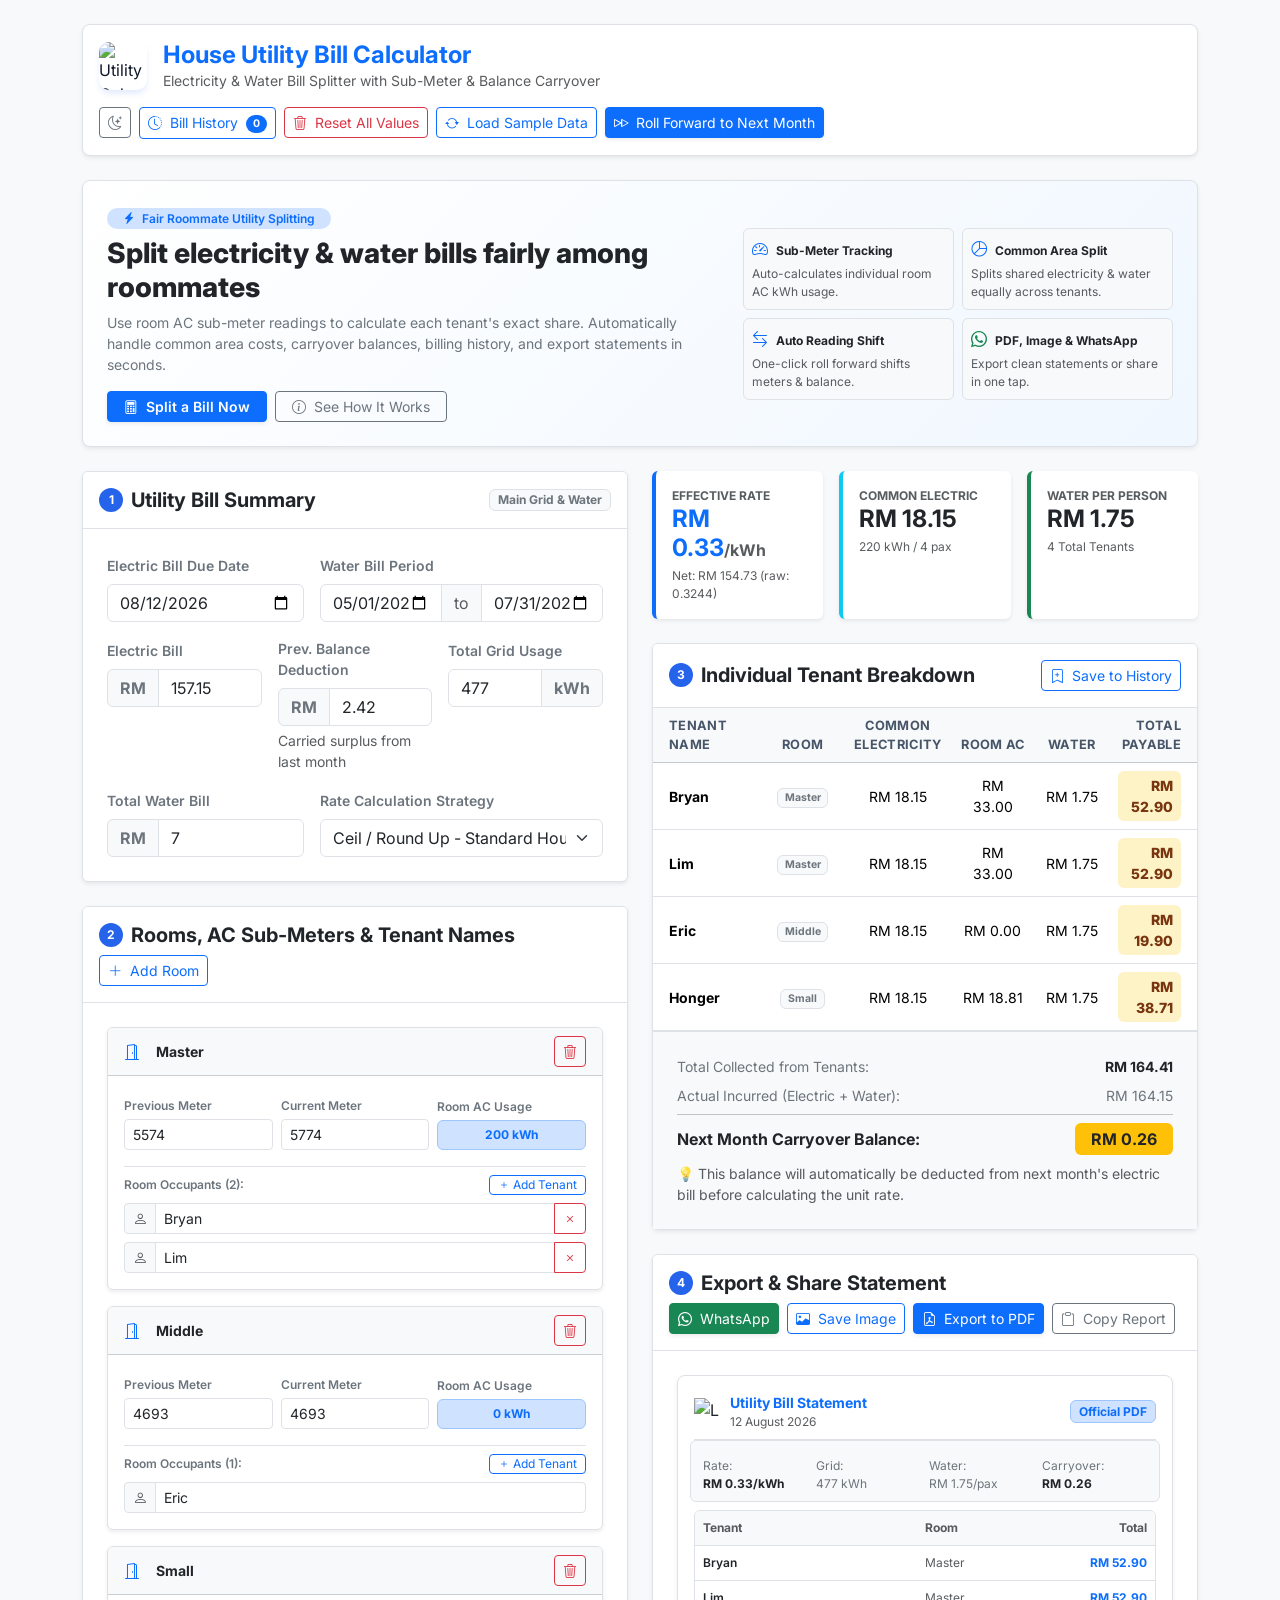
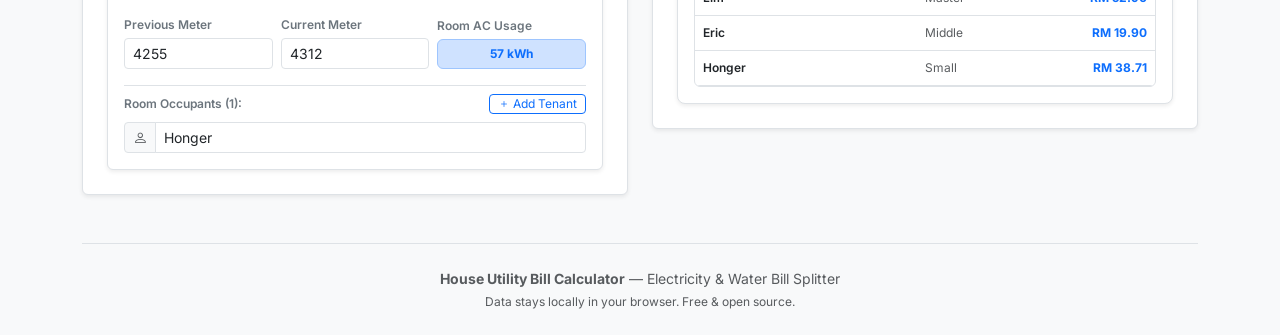
==== public/index.html @ be557b2c "new changes" ====
<!DOCTYPE html>
<html lang="en" data-bs-theme="light">
<head>
  <meta charset="UTF-8" />
  <meta name="viewport" content="width=device-width, initial-scale=1.0" />
  <title>House Utility Bill Calculator | Electricity & Water</title>
  
  <!-- Fonts -->
  <link rel="preconnect" href="https://fonts.googleapis.com" />
  <link rel="preconnect" href="https://fonts.gstatic.com" crossorigin />
  <link href="https://fonts.googleapis.com/css2?family=Inter:wght@400;500;600;700;800&family=JetBrains+Mono:wght@500;700&display=swap" rel="stylesheet" />
  
  <!-- Icons -->
  <link rel="icon" type="image/svg+xml" href="favicon.svg" />
  <link rel="apple-touch-icon" href="favicon.svg" />
  <link rel="stylesheet" href="https://cdn.jsdelivr.net/npm/bootstrap-icons@1.11.3/font/bootstrap-icons.min.css" />

  <!-- Bootstrap 5 CSS CDN -->
  <link href="https://cdn.jsdelivr.net/npm/bootstrap@5.3.3/dist/css/bootstrap.min.css" rel="stylesheet" integrity="sha384-QWTKZyjpPEjISv5WaRU9OFeRpok6YctnYmDr5pNlyT2bRjXh0JMhjY6hW+ALEwIH" crossorigin="anonymous" />
  
  <!-- Custom Overrides & Enhancements -->
  <link rel="stylesheet" href="styles.css" />
</head>
<body class="bg-light">
  <div class="container py-4">
    <!-- Top Navbar Header -->
    <header class="navbar navbar-expand-lg bg-white rounded-3 shadow-sm p-3 mb-4 border d-flex flex-wrap justify-content-between align-items-center gap-3">
      <div class="d-flex align-items-center gap-3">
        <img src="favicon.svg" alt="Utility Calculator Logo" class="brand-logo-img" width="48" height="48" />
        <div>
          <h1 class="h4 mb-0 fw-bold text-primary">House Utility Bill Calculator</h1>
          <p class="text-muted small mb-0">Electricity & Water Bill Splitter with Sub-Meter & Balance Carryover</p>
        </div>
      </div>
      <div class="d-flex flex-wrap align-items-center gap-2">
        <button id="btnThemeToggle" class="btn btn-outline-secondary btn-sm" title="Toggle Light/Dark Mode">
          <i class="bi bi-moon-stars" id="themeIcon"></i>
        </button>
        <button class="btn btn-outline-primary btn-sm position-relative" type="button" data-bs-toggle="offcanvas" data-bs-target="#historyOffcanvas" aria-controls="historyOffcanvas" title="View saved past bills">
          <i class="bi bi-clock-history me-1"></i> Bill History
          <span id="historyCountBadge" class="badge rounded-pill bg-primary ms-1">0</span>
        </button>
        <button id="btnResetAll" class="btn btn-outline-danger btn-sm" title="Reset all input fields to blank">
          <i class="bi bi-trash3 me-1"></i> Reset All Values
        </button>
        <button id="btnLoadSample" class="btn btn-outline-primary btn-sm" title="Load sample bill data for preview and testing">
          <i class="bi bi-arrow-repeat me-1"></i> Load Sample Data
        </button>
        <button id="btnRollForward" class="btn btn-primary btn-sm shadow-sm" title="Archive current bill & shift readings to next month">
          <i class="bi bi-fast-forward me-1"></i> Roll Forward to Next Month
        </button>
      </div>
    </header>

    <!-- SplitWatt-Style Hero & Feature Strip -->
    <section class="hero-banner rounded-3 p-4 mb-4 border shadow-sm bg-white">
      <div class="row align-items-center g-4">
        <div class="col-lg-7">
          <span class="badge bg-primary-subtle text-primary fw-semibold mb-2 px-3 py-1 rounded-pill">
            <i class="bi bi-lightning-charge-fill me-1"></i> Fair Roommate Utility Splitting
          </span>
          <h2 class="h3 fw-extrabold text-dark mb-2">Split electricity & water bills fairly among roommates</h2>
          <p class="text-secondary small mb-3">
            Use room AC sub-meter readings to calculate each tenant's exact share. Automatically handle common area costs, carryover balances, billing history, and export statements in seconds.
          </p>
          <div class="d-flex flex-wrap gap-2">
            <a href="#calculatorSection" class="btn btn-primary btn-sm px-3 fw-semibold shadow-sm">
              <i class="bi bi-calculator me-1"></i> Split a Bill Now
            </a>
            <button class="btn btn-outline-secondary btn-sm px-3" type="button" data-bs-toggle="collapse" data-bs-target="#howItWorksCollapse" aria-expanded="false">
              <i class="bi bi-info-circle me-1"></i> See How It Works
            </button>
          </div>
        </div>
        <div class="col-lg-5">
          <div class="row g-2">
            <div class="col-6">
              <div class="feature-mini-card p-2 rounded border bg-light h-100">
                <i class="bi bi-speedometer2 text-primary fw-bold me-1"></i>
                <strong class="extra-small text-dark">Sub-Meter Tracking</strong>
                <p class="extra-small text-muted mb-0 mt-1">Auto-calculates individual room AC kWh usage.</p>
              </div>
            </div>
            <div class="col-6">
              <div class="feature-mini-card p-2 rounded border bg-light h-100">
                <i class="bi bi-pie-chart text-primary fw-bold me-1"></i>
                <strong class="extra-small text-dark">Common Area Split</strong>
                <p class="extra-small text-muted mb-0 mt-1">Splits shared electricity & water equally across tenants.</p>
              </div>
            </div>
            <div class="col-6">
              <div class="feature-mini-card p-2 rounded border bg-light h-100">
                <i class="bi bi-arrow-left-right text-primary fw-bold me-1"></i>
                <strong class="extra-small text-dark">Auto Reading Shift</strong>
                <p class="extra-small text-muted mb-0 mt-1">One-click roll forward shifts meters & balance.</p>
              </div>
            </div>
            <div class="col-6">
              <div class="feature-mini-card p-2 rounded border bg-light h-100">
                <i class="bi bi-whatsapp text-success fw-bold me-1"></i>
                <strong class="extra-small text-dark">PDF, Image & WhatsApp</strong>
                <p class="extra-small text-muted mb-0 mt-1">Export clean statements or share in one tap.</p>
              </div>
            </div>
          </div>
        </div>
      </div>

      <!-- Collapsible How It Works -->
      <div class="collapse mt-4 pt-3 border-top" id="howItWorksCollapse">
        <div class="row g-3">
          <div class="col-md-4">
            <div class="p-3 rounded border bg-light h-100">
              <span class="step-badge mb-2">1</span>
              <h3 class="h6 fw-bold text-dark">Add Bill Details</h3>
              <p class="extra-small text-muted mb-0">Enter your electric bill, water bill, previous month carryover balance, and total grid kWh.</p>
            </div>
          </div>
          <div class="col-md-4">
            <div class="p-3 rounded border bg-light h-100">
              <span class="step-badge mb-2">2</span>
              <h3 class="h6 fw-bold text-dark">Add Sub-Meters & Tenants</h3>
              <p class="extra-small text-muted mb-0">Input previous and current room AC meter readings along with tenant names for each room.</p>
            </div>
          </div>
          <div class="col-md-4">
            <div class="p-3 rounded border bg-light h-100">
              <span class="step-badge mb-2">3</span>
              <h3 class="h6 fw-bold text-dark">Save & Share Results</h3>
              <p class="extra-small text-muted mb-0">Save to Bill History, export as an official A4 PDF or PNG image, or share directly to WhatsApp.</p>
            </div>
          </div>
        </div>
      </div>
    </section>

    <!-- Main Grid Layout -->
    <main class="row g-4" id="calculatorSection">
      <!-- Left Column: Inputs -->
      <section class="col-lg-6 col-12 d-flex flex-column gap-4">
        <!-- 1. Utility Invoices Card -->
        <div class="card shadow-sm border">
          <div class="card-header bg-white py-3 border-bottom d-flex justify-content-between align-items-center">
            <h2 class="h5 mb-0 fw-bold text-dark d-flex align-items-center">
              <span class="step-badge me-2">1</span> Utility Bill Summary
            </h2>
            <span class="badge bg-light text-secondary border extra-small">Main Grid & Water</span>
          </div>
          <div class="card-body p-4">
            <div class="row g-3 mb-3">
              <div class="col-md-5 col-12">
                <label for="electricDate" class="form-label fw-semibold small text-secondary">Electric Bill Due Date</label>
                <input type="date" id="electricDate" class="form-control" />
              </div>
              <div class="col-md-7 col-12">
                <label class="form-label fw-semibold small text-secondary">Water Bill Period</label>
                <div class="input-group">
                  <input type="date" id="waterStartDate" class="form-control" />
                  <span class="input-group-text bg-light text-muted small">to</span>
                  <input type="date" id="waterEndDate" class="form-control" />
                </div>
              </div>
            </div>

            <div class="row g-3 mb-3">
              <div class="col-md-4 col-sm-6 col-12">
                <label for="electricAmount" class="form-label fw-semibold small text-secondary">Electric Bill</label>
                <div class="input-group">
                  <span class="input-group-text bg-light fw-bold text-secondary">RM</span>
                  <input type="number" step="0.01" id="electricAmount" class="form-control" placeholder="0.00" />
                </div>
              </div>
              <div class="col-md-4 col-sm-6 col-12">
                <label for="prevBalance" class="form-label fw-semibold small text-secondary">Prev. Balance Deduction</label>
                <div class="input-group">
                  <span class="input-group-text bg-light fw-bold text-secondary">RM</span>
                  <input type="number" step="0.01" id="prevBalance" class="form-control" placeholder="0.00" />
                </div>
                <div class="form-text small text-muted">Carried surplus from last month</div>
              </div>
              <div class="col-md-4 col-sm-12 col-12">
                <label for="totalKwh" class="form-label fw-semibold small text-secondary">Total Grid Usage</label>
                <div class="input-group">
                  <input type="number" step="0.1" id="totalKwh" class="form-control" placeholder="0" />
                  <span class="input-group-text bg-light fw-bold text-secondary">kWh</span>
                </div>
              </div>
            </div>

            <div class="row g-3">
              <div class="col-md-5 col-12">
                <label for="waterAmount" class="form-label fw-semibold small text-secondary">Total Water Bill</label>
                <div class="input-group">
                  <span class="input-group-text bg-light fw-bold text-secondary">RM</span>
                  <input type="number" step="0.01" id="waterAmount" class="form-control" placeholder="0.00" />
                </div>
              </div>
              <div class="col-md-7 col-12">
                <label for="rateMode" class="form-label fw-semibold small text-secondary">Rate Calculation Strategy</label>
                <select id="rateMode" class="form-select">
                  <option value="ceil" selected>Ceil / Round Up - Standard House Rule</option>
                  <option value="exact">Exact Rate (No Rounding)</option>
                  <option value="manual">Manual Fixed Rate</option>
                </select>
              </div>
            </div>

            <div id="manualRateGroup" class="mt-3 hidden">
              <label for="manualRate" class="form-label fw-semibold small text-secondary">Custom Electric Rate</label>
              <div class="input-group">
                <span class="input-group-text bg-light fw-bold text-secondary">RM</span>
                <input type="number" step="0.0001" id="manualRate" class="form-control" placeholder="0.00" />
                <span class="input-group-text bg-light small">/ kWh</span>
              </div>
            </div>
          </div>
        </div>

        <!-- 2. Rooms & Sub-meters Card -->
        <div class="card shadow-sm border">
          <div class="card-header bg-white py-3 border-bottom d-flex justify-content-between align-items-center flex-wrap gap-2">
            <h2 class="h5 mb-0 fw-bold text-dark d-flex align-items-center">
              <span class="step-badge me-2">2</span> Rooms, AC Sub-Meters & Tenant Names
            </h2>
            <button type="button" id="btnAddRoom" class="btn btn-outline-primary btn-sm">
              <i class="bi bi-plus-lg me-1"></i> Add Room
            </button>
          </div>
          <div class="card-body p-4">
            <div id="roomsContainer" class="d-flex flex-column gap-3">
              <!-- Dynamically rendered room cards -->
            </div>
          </div>
        </div>
      </section>

      <!-- Right Column: Live Results & Formatted Output -->
      <section class="col-lg-6 col-12 d-flex flex-column gap-4">
        <!-- Metric Summary Pills -->
        <div class="row g-3">
          <div class="col-md-4 col-sm-6 col-12">
            <div class="card border-0 shadow-sm p-3 h-100 bg-white border-start border-primary border-4">
              <span class="text-muted text-uppercase fw-bold extra-small">Effective Rate</span>
              <div class="h4 mb-0 fw-bold text-primary" id="dispUnitRate">RM 0.33<span class="fs-6 text-muted">/kWh</span></div>
              <span class="text-muted extra-small mt-1" id="dispNetElectric">Net: RM 154.73</span>
            </div>
          </div>
          <div class="col-md-4 col-sm-6 col-12">
            <div class="card border-0 shadow-sm p-3 h-100 bg-white border-start border-info border-4">
              <span class="text-muted text-uppercase fw-bold extra-small">Common Electric</span>
              <div class="h4 mb-0 fw-bold text-dark" id="dispCommonPerPerson">RM 18.15</div>
              <span class="text-muted extra-small mt-1" id="dispCommonKwh">220 kWh / 4 pax</span>
            </div>
          </div>
          <div class="col-md-4 col-sm-12 col-12">
            <div class="card border-0 shadow-sm p-3 h-100 bg-white border-start border-success border-4">
              <span class="text-muted text-uppercase fw-bold extra-small">Water Per Person</span>
              <div class="h4 mb-0 fw-bold text-dark" id="dispWaterPerPerson">RM 1.75</div>
              <span class="text-muted extra-small mt-1" id="dispTotalTenants">4 Total Tenants</span>
            </div>
          </div>
        </div>

        <!-- 3. Tenant Breakdown Table (Capturable for Image Export) -->
        <div class="card shadow-sm border" id="captureBreakdownCard">
          <div class="card-header bg-white py-3 border-bottom d-flex justify-content-between align-items-center flex-wrap gap-2">
            <h2 class="h5 mb-0 fw-bold text-dark d-flex align-items-center">
              <span class="step-badge me-2">3</span> Individual Tenant Breakdown
            </h2>
            <button id="btnSaveHistory" class="btn btn-outline-primary btn-sm" title="Save this bill calculation to browser history">
              <i class="bi bi-bookmark-plus me-1"></i> Save to History
            </button>
          </div>
          <div class="card-body p-0">
            <div class="table-responsive">
              <table class="table table-hover align-middle mb-0 tenant-table">
                <colgroup>
                  <col style="width: 20%;" />
                  <col style="width: 15%;" />
                  <col style="width: 20%;" />
                  <col style="width: 15%;" />
                  <col style="width: 14%;" />
                  <col style="width: 16%;" />
                </colgroup>
                <thead class="table-light">
                  <tr>
                    <th class="ps-3 text-start">Tenant Name</th>
                    <th class="text-center">Room</th>
                    <th class="text-center">COMMON ELECTRICITY</th>
                    <th class="text-center">Room AC</th>
                    <th class="text-center">Water</th>
                    <th class="text-end pe-3">Total Payable</th>
                  </tr>
                </thead>
                <tbody id="tenantTableBody">
                  <!-- Dynamically rendered rows -->
                </tbody>
              </table>
            </div>

            <!-- Financial Reconciliation Box -->
            <div class="p-4 bg-light border-top">
              <div class="d-flex justify-content-between mb-2 small text-secondary">
                <span>Total Collected from Tenants:</span>
                <strong class="text-dark" id="dispCollected">RM 164.41</strong>
              </div>
              <div class="d-flex justify-content-between mb-2 small text-secondary">
                <span>Actual Incurred (Electric + Water):</span>
                <span id="dispActual">RM 164.15</span>
              </div>
              <hr class="my-2" />
              <div class="d-flex justify-content-between align-items-center">
                <span class="fw-bold text-dark">Next Month Carryover Balance:</span>
                <span class="badge bg-warning text-dark fs-6 px-3 py-2 fw-bold" id="dispBalance">RM 0.26</span>
              </div>
              <p class="small text-muted mb-0 mt-2">💡 This balance will automatically be deducted from next month's electric bill before calculating the unit rate.</p>
            </div>
          </div>
        </div>

        <!-- 4. Report, Image, WhatsApp & PDF Statement Card -->
        <div class="card shadow-sm border">
          <div class="card-header bg-white py-3 border-bottom d-flex justify-content-between align-items-center flex-wrap gap-2">
            <h2 class="h5 mb-0 fw-bold text-dark d-flex align-items-center">
              <span class="step-badge me-2">4</span> Export & Share Statement
            </h2>
            <div class="d-flex flex-wrap gap-2">
              <button id="btnShareWa" class="btn btn-success btn-sm shadow-sm" title="Share formatted summary directly to WhatsApp">
                <i class="bi bi-whatsapp me-1"></i> WhatsApp
              </button>
              <button id="btnDownloadImg" class="btn btn-outline-primary btn-sm" title="Download PNG image of breakdown">
                <i class="bi bi-image me-1"></i> Save Image
              </button>
              <button id="btnOpenPdf" class="btn btn-primary btn-sm shadow-sm" title="Open and export PDF invoice in a new tab">
                <i class="bi bi-file-earmark-pdf me-1"></i> Export to PDF
              </button>
              <button id="btnCopyReport" class="btn btn-outline-secondary btn-sm" title="Copy formatted summary report to clipboard">
                <i class="bi bi-clipboard me-1"></i> Copy Report
              </button>
            </div>
          </div>
          <div class="card-body p-4">
            <!-- PDF Live Miniature Preview Box -->
            <div class="pdf-preview-wrapper position-relative rounded-3 p-3 shadow-sm border bg-white cursor-pointer" id="pdfPreviewWrapper" title="Click to open full PDF invoice in a new page">
              <div class="pdf-hover-overlay">
                <span class="badge bg-primary fs-6 px-3 py-2 shadow"><i class="bi bi-box-arrow-up-right me-1"></i> Click to Open PDF in New Tab</span>
              </div>
              <div class="pdf-preview-doc" id="pdfPreviewDoc">
                <div class="d-flex justify-content-between align-items-center pb-2 mb-2 border-bottom">
                  <div class="d-flex align-items-center gap-2">
                    <img src="favicon.svg" alt="Logo" width="28" height="28" />
                    <div>
                      <strong class="d-block small text-primary">Utility Bill Statement</strong>
                      <span class="d-block extra-small text-muted" id="miniDocPeriod">12 August 2026</span>
                    </div>
                  </div>
                  <span class="badge bg-primary-subtle text-primary border border-primary-subtle extra-small">Official PDF</span>
                </div>
                <div class="row g-2 p-2 bg-light rounded border mb-2 extra-small text-secondary">
                  <div class="col-6 col-md-3"><span>Rate:</span> <strong class="text-dark d-block" id="miniDocRate">RM 0.33/kWh</strong></div>
                  <div class="col-6 col-md-3"><span>Grid:</span> <span class="d-block" id="miniDocGrid">477 kWh</span></div>
                  <div class="col-6 col-md-3"><span>Water:</span> <span class="d-block" id="miniDocWater">RM 1.75/pax</span></div>
                  <div class="col-6 col-md-3"><span>Carryover:</span> <strong class="text-dark d-block" id="miniDocBalance">RM 0.26</strong></div>
                </div>
                <div class="border rounded overflow-hidden">
                  <div class="d-flex bg-light fw-bold extra-small text-muted p-2 border-bottom">
                    <span class="w-50">Tenant</span>
                    <span class="w-25">Room</span>
                    <span class="w-25 text-end">Total</span>
                  </div>
                  <div id="miniTenantRows" class="small">
                    <!-- Populated dynamically -->
                  </div>
                </div>
              </div>
            </div>
          </div>
        </div>
      </section>
    </main>

    <!-- Bill History Offcanvas Drawer -->
    <div class="offcanvas offcanvas-end" tabindex="-1" id="historyOffcanvas" aria-labelledby="historyOffcanvasLabel" style="width: 460px; max-width: 100vw;">
      <div class="offcanvas-header border-bottom">
        <h5 class="offcanvas-title fw-bold text-primary d-flex align-items-center gap-2" id="historyOffcanvasLabel">
          <i class="bi bi-clock-history"></i> Saved Bill History & Trends
        </h5>
        <button type="button" class="btn-close" data-bs-dismiss="offcanvas" aria-label="Close"></button>
      </div>
      <div class="offcanvas-body d-flex flex-column justify-content-between">
        <div>
          <!-- Monthly Spending & Usage Trend Chart Card -->
          <div id="historyChartCard" class="card border shadow-sm p-3 mb-3 hidden">
            <div class="d-flex justify-content-between align-items-center mb-2">
              <span class="extra-small fw-bold text-uppercase text-secondary">
                <i class="bi bi-graph-up-arrow text-primary me-1"></i> Monthly RM & kWh Trend
              </span>
              <span class="badge bg-primary-subtle text-primary extra-small" id="historyAvgBadge">Avg: RM 0.00</span>
            </div>
            <div style="height: 190px; position: relative;">
              <canvas id="historyTrendChart"></canvas>
            </div>
          </div>

          <!-- Saved Bill Cards List -->
          <div id="historyListContainer" class="d-flex flex-column gap-3">
            <!-- Populated dynamically -->
          </div>
        </div>

        <div class="border-top pt-3 mt-3 d-flex flex-column gap-2">
          <div class="d-flex gap-2">
            <button id="btnExportHistoryJson" class="btn btn-outline-primary btn-sm flex-grow-1" title="Download backup JSON of all saved history and current bill">
              <i class="bi bi-download me-1"></i> Backup JSON
            </button>
            <button id="btnImportHistoryJson" class="btn btn-outline-secondary btn-sm flex-grow-1" title="Restore history from a JSON backup file">
              <i class="bi bi-upload me-1"></i> Import JSON
            </button>
            <input type="file" id="inputImportHistoryFile" accept=".json,application/json" class="hidden" />
          </div>
          <button id="btnClearHistory" class="btn btn-outline-danger btn-sm w-100">
            <i class="bi bi-trash3 me-1"></i> Clear All Saved History
          </button>
        </div>
      </div>
    </div>

    <!-- Footer -->
    <footer class="mt-5 pt-4 border-top text-center text-muted small">
      <p class="mb-1"><strong>House Utility Bill Calculator</strong> — Electricity & Water Bill Splitter</p>
      <p class="extra-small mb-0">Data stays locally in your browser. Free & open source.</p>
    </footer>

    <!-- Toast Notification -->
    <div id="toast" class="toast-popup">Copied to clipboard!</div>
  </div>

  <!-- html2canvas CDN for PNG Image Export -->
  <script src="https://cdn.jsdelivr.net/npm/html2canvas@1.4.1/dist/html2canvas.min.js"></script>
  <!-- Chart.js CDN for Spending & kWh Trend Visualization -->
  <script src="https://cdn.jsdelivr.net/npm/chart.js@4.4.1/dist/chart.umd.min.js"></script>
  <!-- Bootstrap 5 JS Bundle CDN -->
  <script src="https://cdn.jsdelivr.net/npm/bootstrap@5.3.3/dist/js/bootstrap.bundle.min.js" integrity="sha384-YvpcrYf0tY3lHB60NNkmXc5s9fDVZLESaAA55NDzOxhy9GkcIdslK1eN7N6jIeHz" crossorigin="anonymous"></script>
  <script src="app.js"></script>
</body>
</html>
---- public/styles.css ----
:root {
  --primary-color: #2563eb;
  --font-sans: 'Inter', system-ui, -apple-system, sans-serif;
  --font-mono: 'JetBrains Mono', monospace;
}

body {
  font-family: var(--font-sans);
  background-color: #f8fafc !important;
  color: #0f172a;
  transition: background-color 0.2s ease, color 0.2s ease;
}

.fw-extrabold {
  font-weight: 800;
}

.brand-logo-img {
  border-radius: 10px;
  object-fit: contain;
  box-shadow: 0 4px 6px -1px rgba(37, 99, 235, 0.15);
}

.step-badge {
  background-color: #2563eb;
  color: #ffffff;
  width: 24px;
  height: 24px;
  display: inline-flex;
  align-items: center;
  justify-content: center;
  border-radius: 50%;
  font-size: 0.75rem;
  font-weight: 700;
  flex-shrink: 0;
}

.extra-small {
  font-size: 0.75rem !important;
}

.cursor-pointer {
  cursor: pointer;
}

.hidden {
  display: none !important;
}

/* Hero Banner & Feature Cards */
.hero-banner {
  background: linear-gradient(135deg, #ffffff 0%, #f0f7ff 100%);
}

.feature-mini-card {
  transition: transform 0.15s ease, box-shadow 0.15s ease;
}

.feature-mini-card:hover {
  transform: translateY(-2px);
  box-shadow: 0 4px 12px rgba(37, 99, 235, 0.08);
}

/* Tenant Breakdown Table */
.tenant-table th {
  font-size: 0.8rem;
  text-transform: uppercase;
  letter-spacing: 0.3px;
  font-weight: 700;
  color: #475569;
}

.tenant-table td {
  font-size: 0.875rem;
}

.tenant-total-badge {
  font-weight: 800;
  background: #fef3c7;
  color: #78350f;
  padding: 4px 8px;
  border-radius: 6px;
  display: inline-block;
}

/* PDF Miniature Live Preview Card */
.pdf-preview-wrapper {
  transition: all 0.25s ease;
  overflow: hidden;
}

.pdf-preview-wrapper:hover {
  transform: translateY(-2px);
  box-shadow: 0 8px 20px -4px rgba(37, 99, 235, 0.2) !important;
  border-color: #93c5fd !important;
}

.pdf-hover-overlay {
  position: absolute;
  inset: 0;
  background: rgba(30, 58, 138, 0.08);
  display: flex;
  align-items: center;
  justify-content: center;
  opacity: 0;
  transition: opacity 0.2s ease;
  z-index: 10;
  backdrop-filter: blur(1px);
}

.pdf-preview-wrapper:hover .pdf-hover-overlay {
  opacity: 1;
}

/* Dark Theme Support (Preserving Primary Brand Color) */
[data-bs-theme="dark"] body {
  background-color: #0f172a !important;
  color: #f8fafc;
}

[data-bs-theme="dark"] .bg-white,
[data-bs-theme="dark"] .card,
[data-bs-theme="dark"] .navbar {
  background-color: #1e293b !important;
  color: #f8fafc !important;
}

[data-bs-theme="dark"] .bg-light,
[data-bs-theme="dark"] .table-light {
  background-color: #0f172a !important;
  color: #cbd5e1 !important;
}

[data-bs-theme="dark"] .text-dark {
  color: #f8fafc !important;
}

[data-bs-theme="dark"] .hero-banner {
  background: linear-gradient(135deg, #1e293b 0%, #172554 100%);
}

/* Toast Popup */
.toast-popup {
  position: fixed;
  bottom: 24px;
  right: 24px;
  background: #1e293b;
  color: #ffffff;
  padding: 12px 20px;
  border-radius: 8px;
  box-shadow: 0 10px 25px -5px rgba(0, 0, 0, 0.3);
  font-weight: 600;
  font-size: 0.875rem;
  opacity: 0;
  transform: translateY(20px);
  transition: all 0.3s ease;
  pointer-events: none;
  z-index: 1080;
}

.toast-popup.show {
  opacity: 1;
  transform: translateY(0);
}
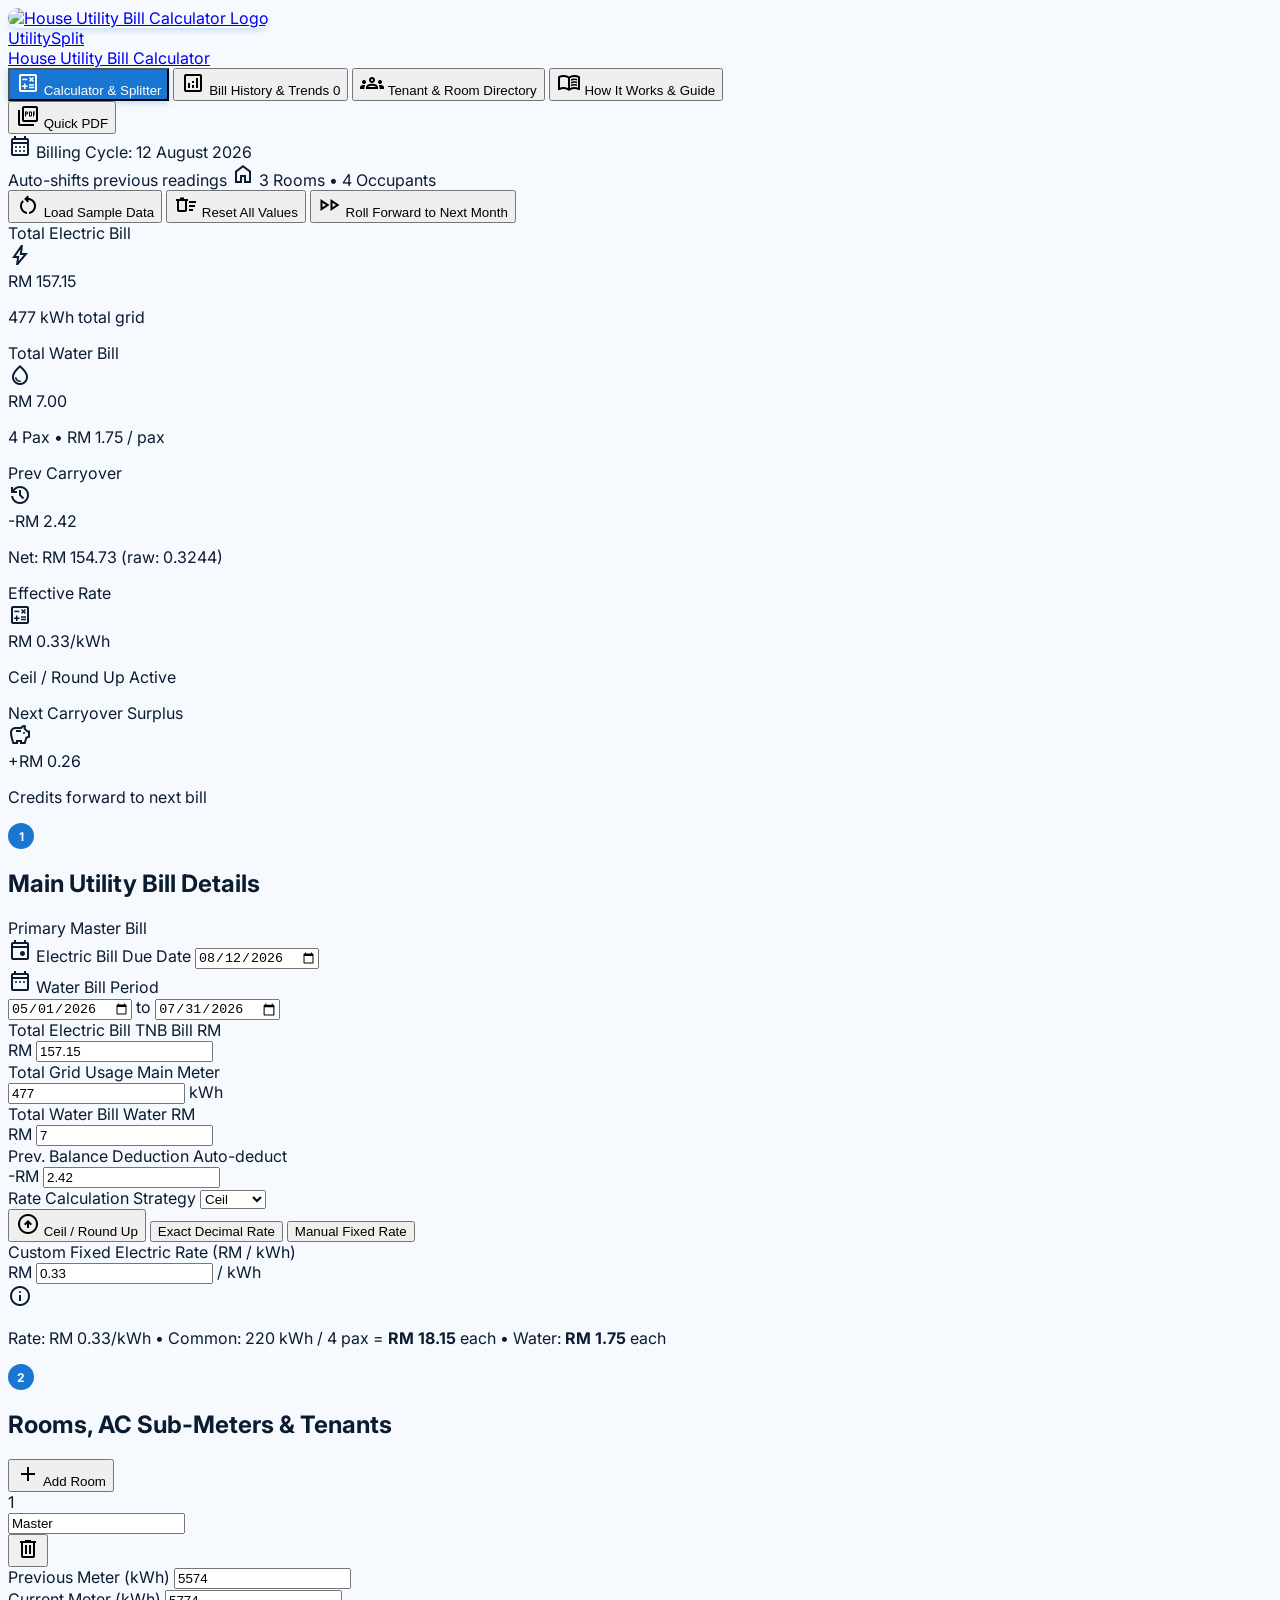
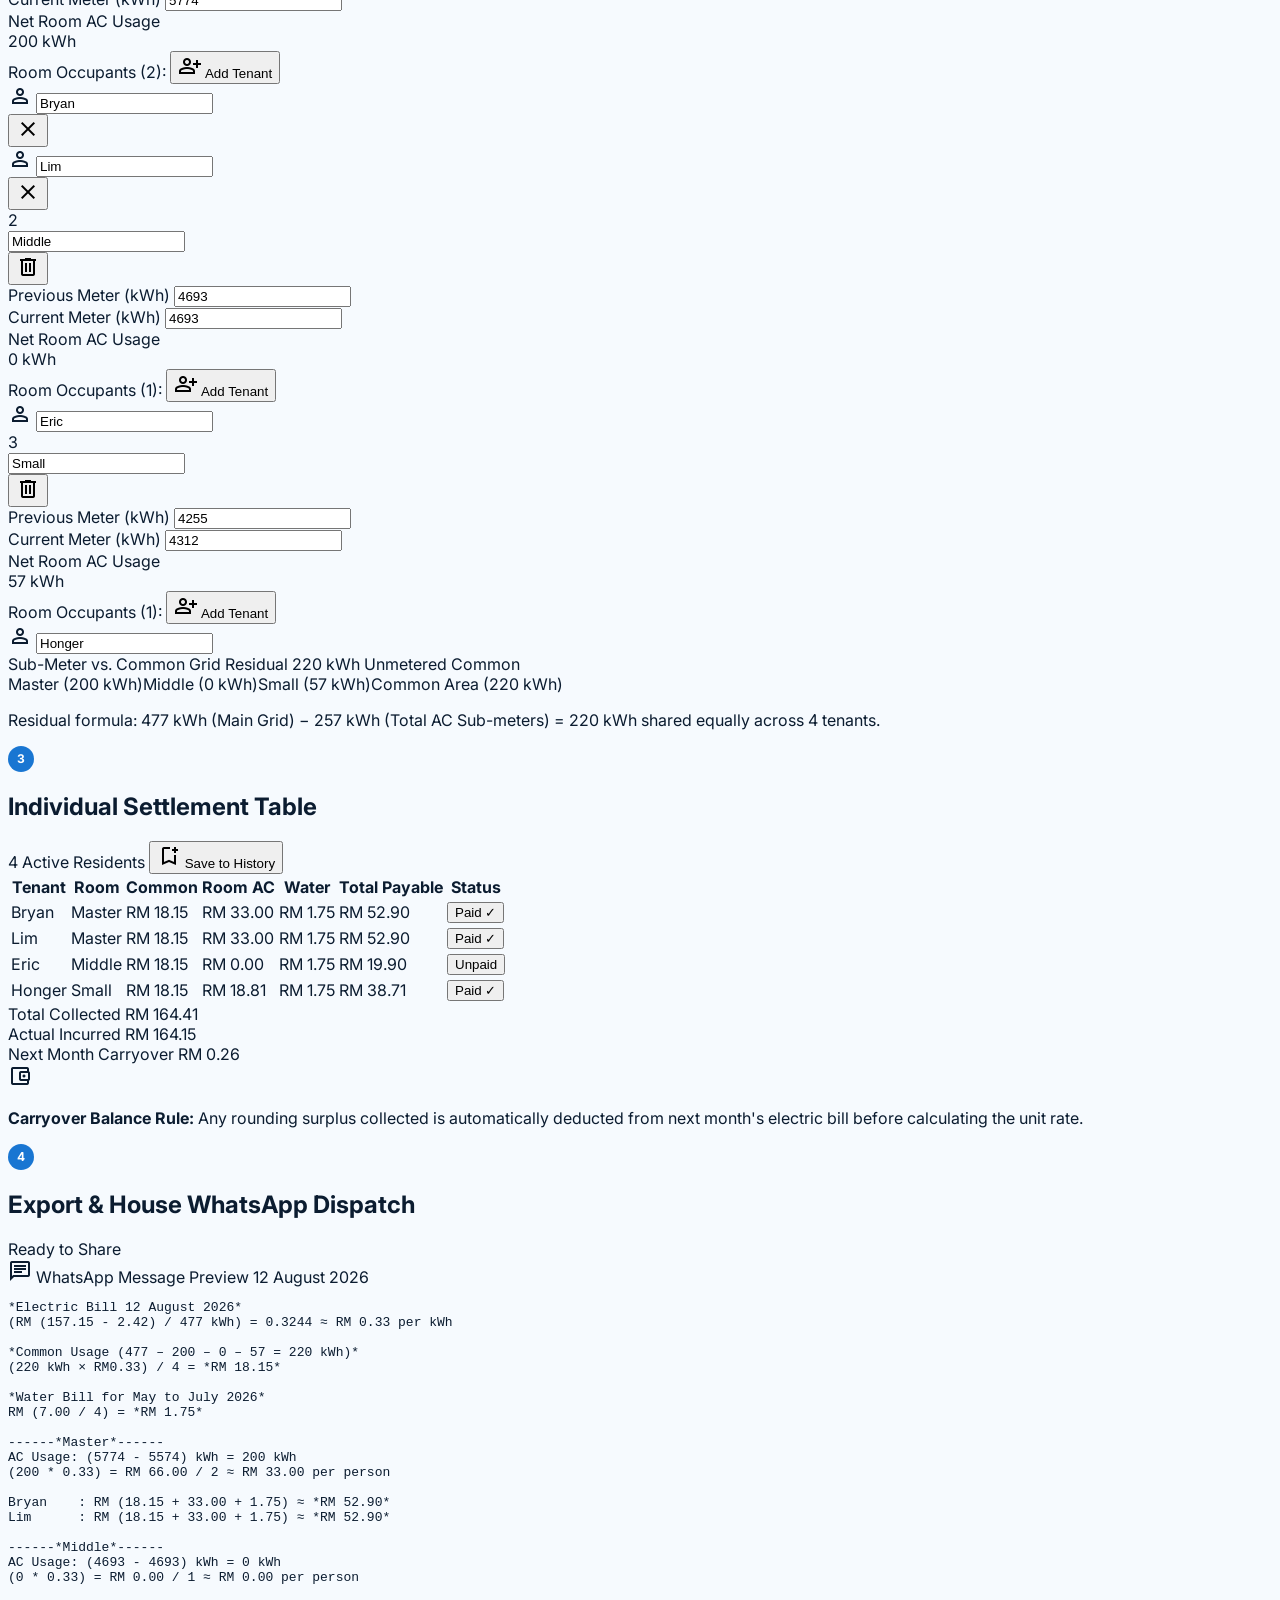
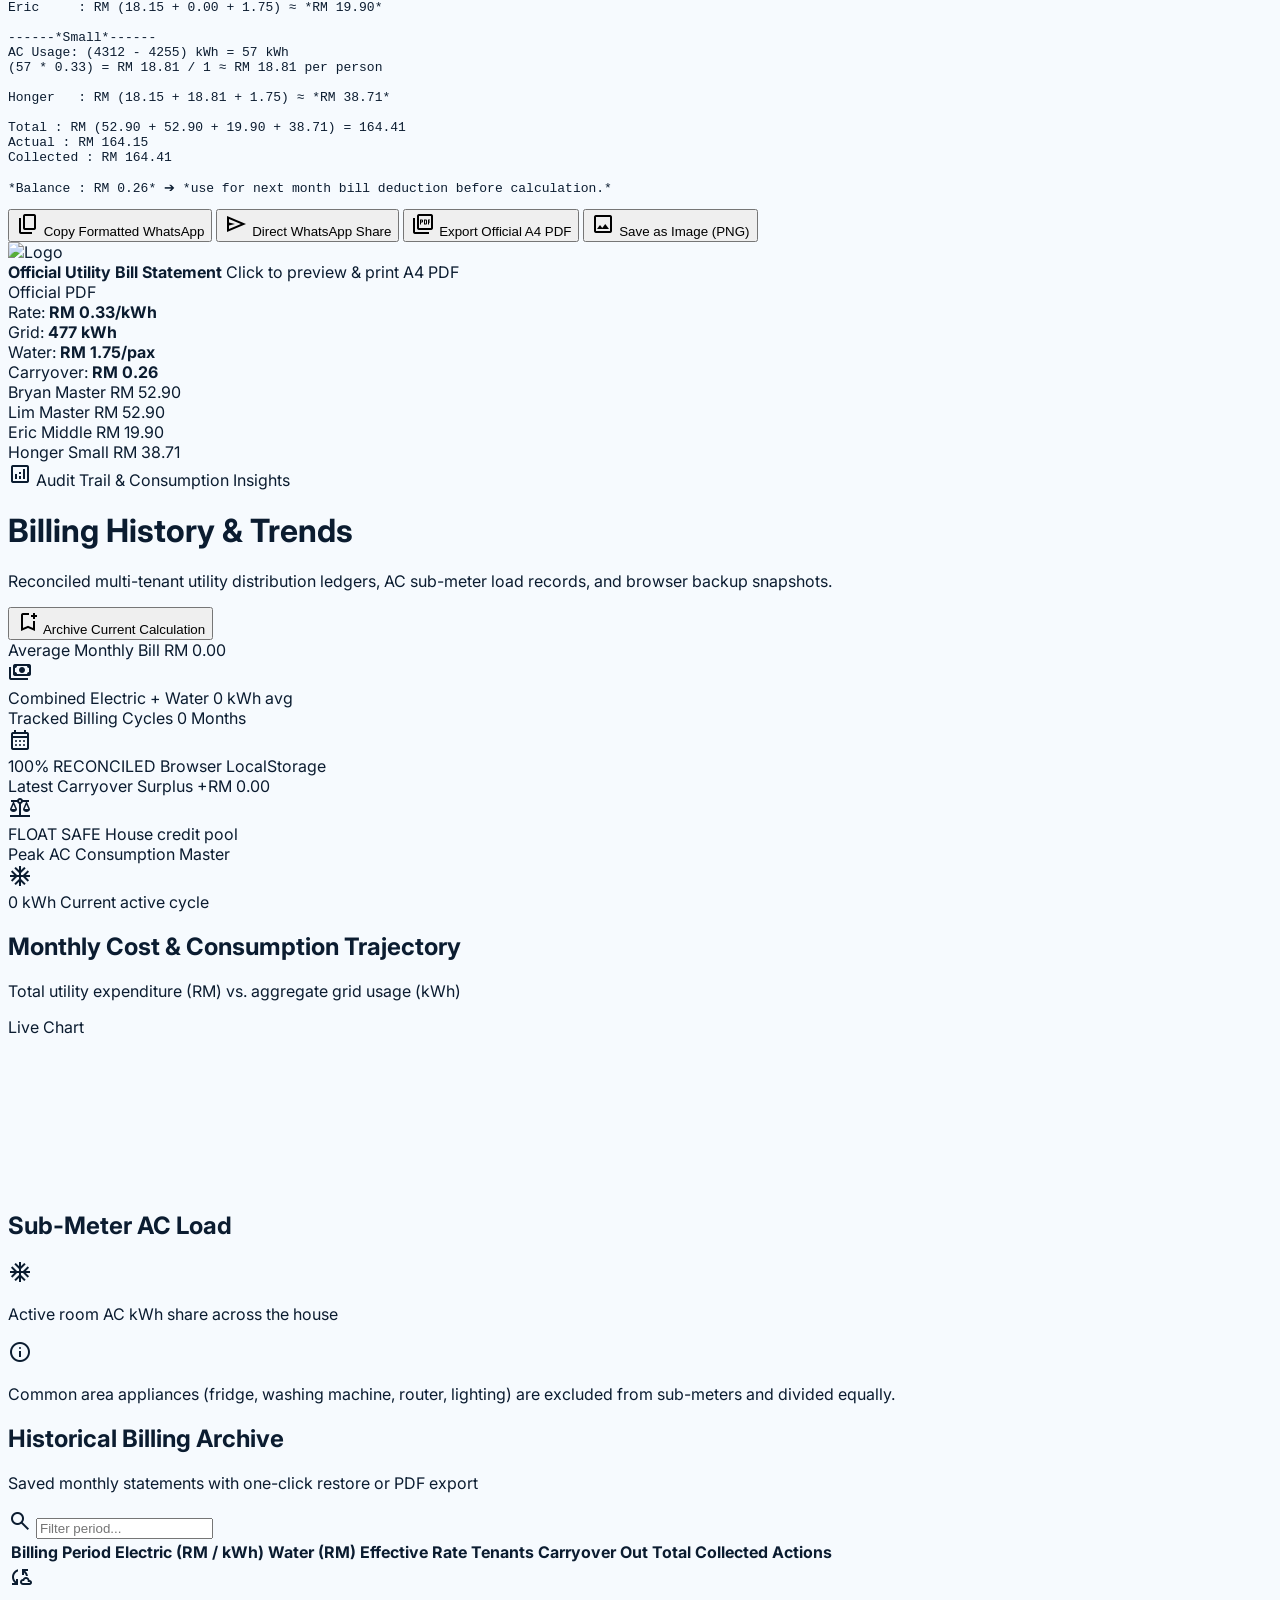
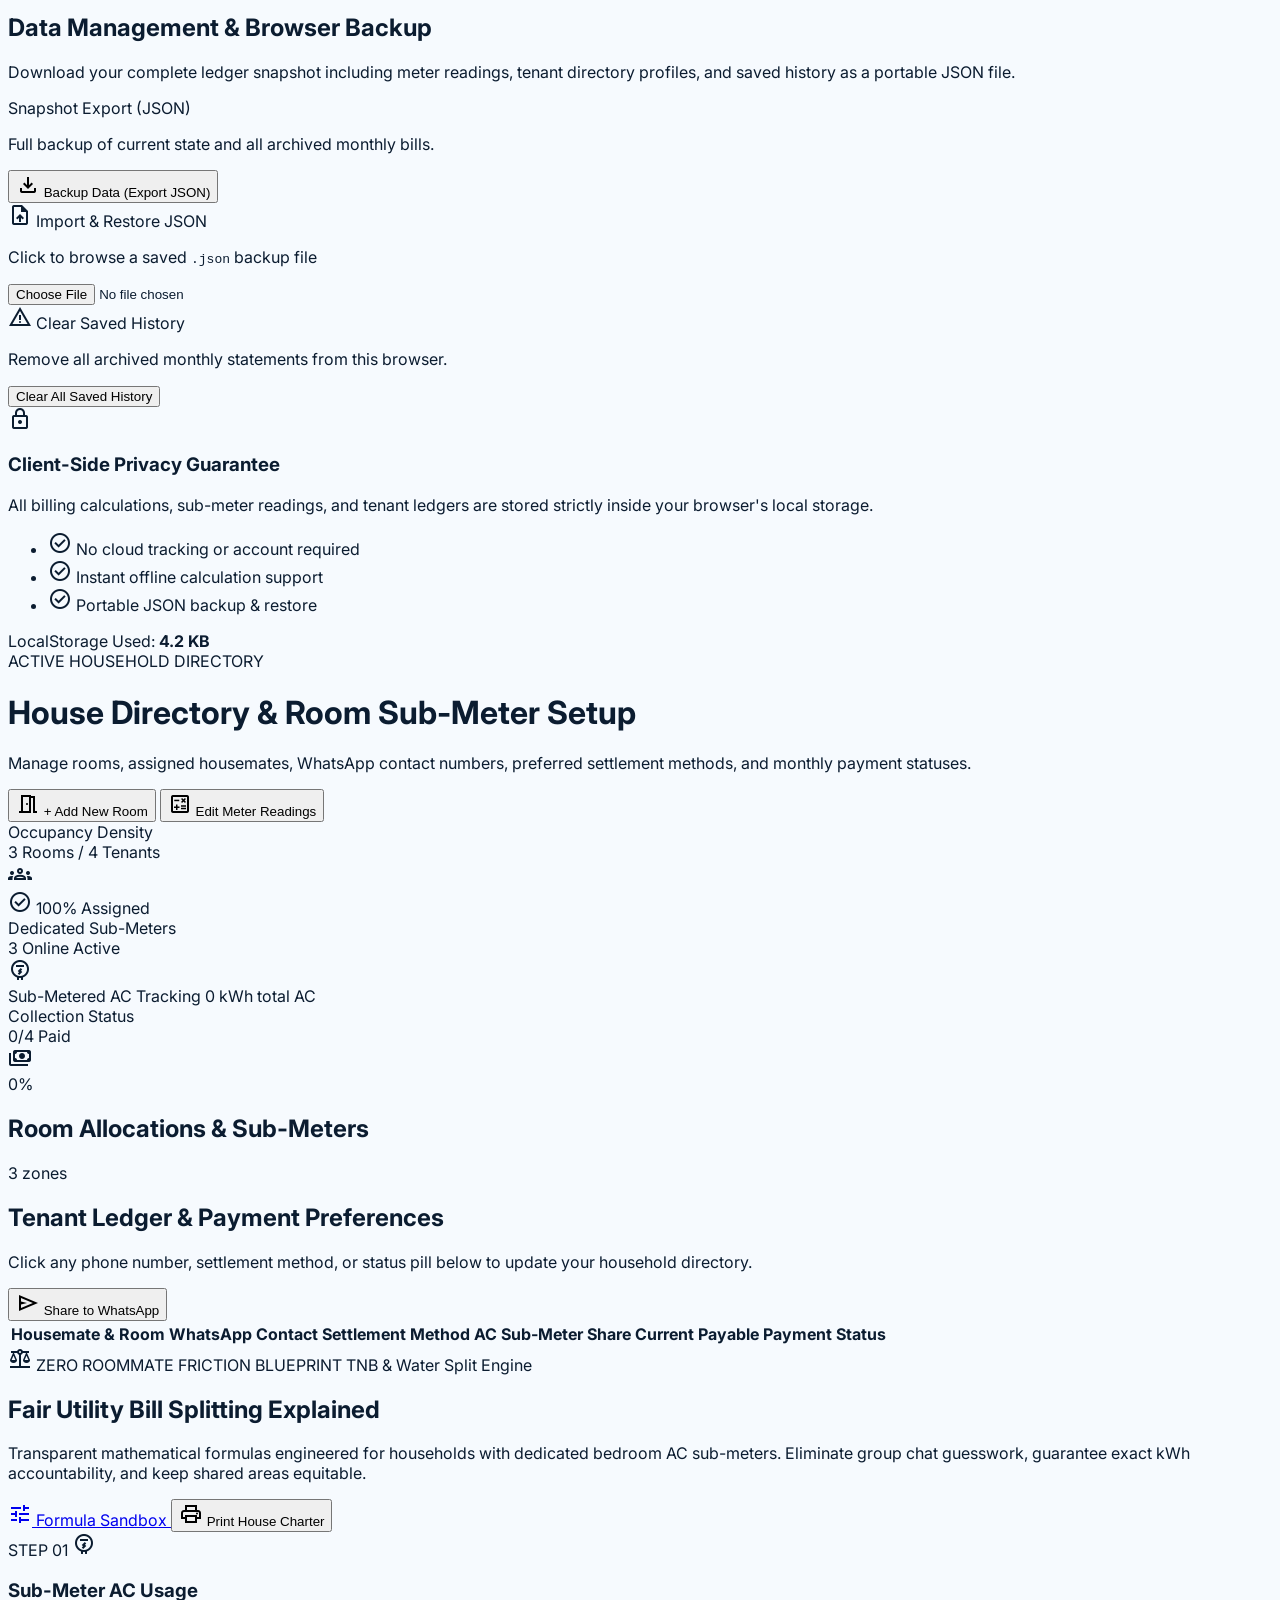
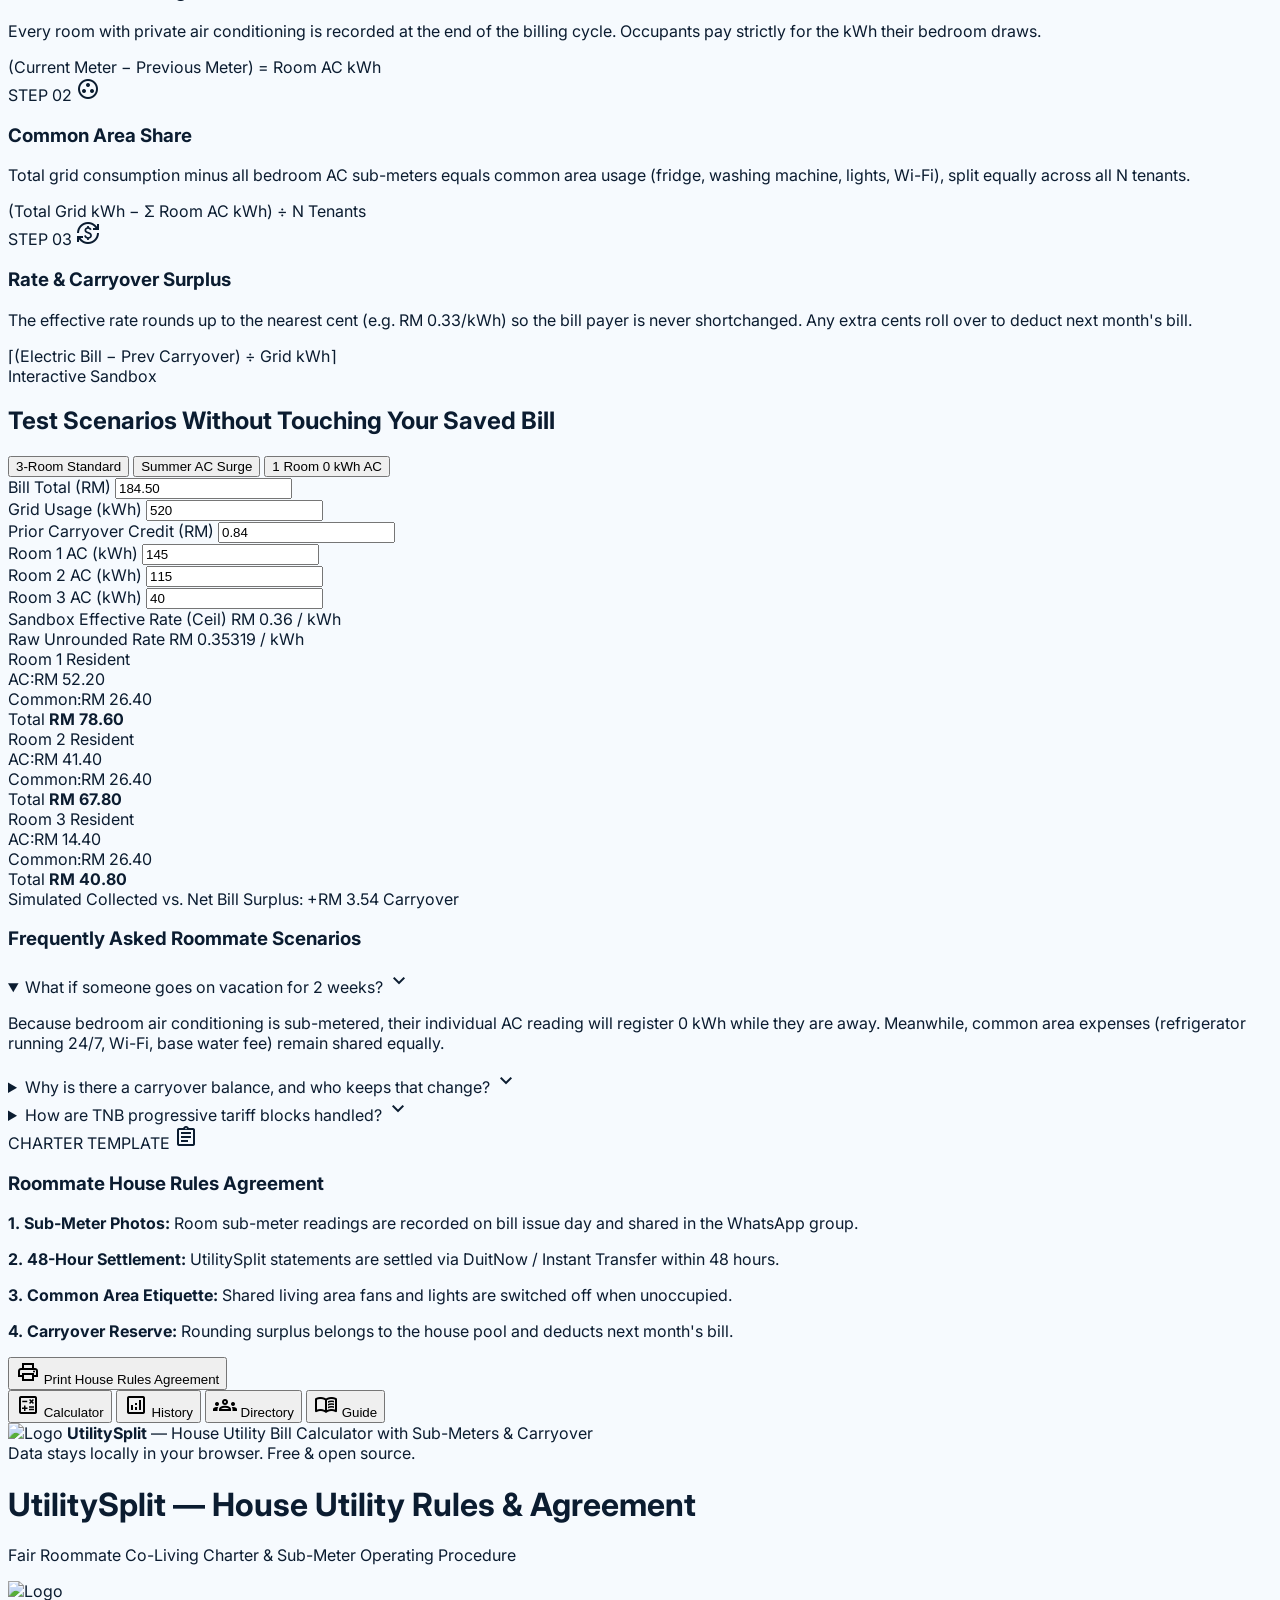
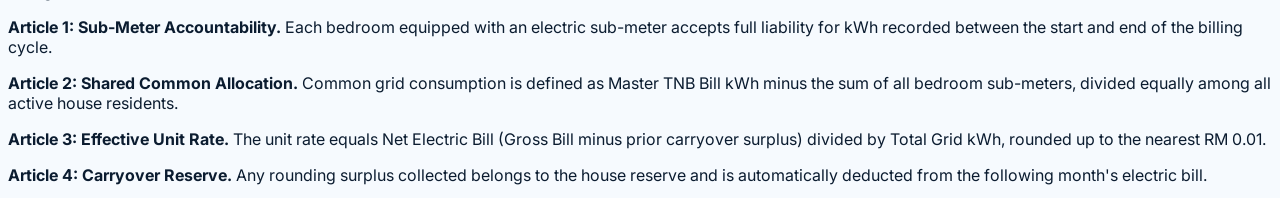
==== commit aa840bc2: "new version changes" ====
--- a/public/index.html
+++ b/public/index.html
@@ -1,446 +1,1188 @@
 <!DOCTYPE html>
-<html lang="en" data-bs-theme="light">
+<html lang="en">
 <head>
-  <meta charset="UTF-8" />
-  <meta name="viewport" content="width=device-width, initial-scale=1.0" />
-  <title>House Utility Bill Calculator | Electricity & Water</title>
-  
-  <!-- Fonts -->
+  <meta charset="utf-8" />
+  <meta name="viewport" content="width=device-width, initial-scale=1.0, viewport-fit=cover" />
+  <title>House Utility Bill Calculator | Electricity & Water Splitter</title>
+
+  <!-- Brand Icons (Preserved favicon.svg) -->
+  <link rel="icon" type="image/svg+xml" href="favicon.svg" />
+  <link rel="apple-touch-icon" href="favicon.svg" />
+
+  <!-- Google Fonts & Material Symbols -->
   <link rel="preconnect" href="https://fonts.googleapis.com" />
   <link rel="preconnect" href="https://fonts.gstatic.com" crossorigin />
-  <link href="https://fonts.googleapis.com/css2?family=Inter:wght@400;500;600;700;800&family=JetBrains+Mono:wght@500;700&display=swap" rel="stylesheet" />
-  
-  <!-- Icons -->
-  <link rel="icon" type="image/svg+xml" href="favicon.svg" />
-  <link rel="apple-touch-icon" href="favicon.svg" />
-  <link rel="stylesheet" href="https://cdn.jsdelivr.net/npm/bootstrap-icons@1.11.3/font/bootstrap-icons.min.css" />
-
-  <!-- Bootstrap 5 CSS CDN -->
-  <link href="https://cdn.jsdelivr.net/npm/bootstrap@5.3.3/dist/css/bootstrap.min.css" rel="stylesheet" integrity="sha384-QWTKZyjpPEjISv5WaRU9OFeRpok6YctnYmDr5pNlyT2bRjXh0JMhjY6hW+ALEwIH" crossorigin="anonymous" />
-  
-  <!-- Custom Overrides & Enhancements -->
+  <link href="https://fonts.googleapis.com/css2?family=Hanken+Grotesk:wght@400;500;600;700&family=Inter:wght@400;500;600;700;800&family=JetBrains+Mono:wght@400;500;600;700&family=Space+Grotesk:wght@500;600;700&display=swap" rel="stylesheet" />
+  <link href="https://fonts.googleapis.com/css2?family=Material+Symbols+Outlined:opsz,wght,FILL,GRAD@20..48,100..700,0..1,-50..200" rel="stylesheet" />
+
+  <!-- Tailwind CSS CDN -->
+  <script src="https://cdn.tailwindcss.com"></script>
+  <script>
+    tailwind.config = {
+      darkMode: "class",
+      theme: {
+        extend: {
+          colors: {
+            "primary": "#1976d2",
+            "primary-dark": "#0d47a1",
+            "primary-container": "#1976d2",
+            "on-primary": "#ffffff",
+            "on-primary-container": "#ffffff",
+            "primary-fixed": "#e3f2fd",
+            "on-primary-fixed": "#0d47a1",
+            "secondary": "#00668a",
+            "secondary-container": "#42a5f5",
+            "on-secondary": "#ffffff",
+            "secondary-fixed": "#e3f2fd",
+            "on-secondary-fixed": "#0d47a1",
+            "tertiary": "#00685f",
+            "tertiary-container": "#008378",
+            "on-tertiary": "#ffffff",
+            "tertiary-fixed": "#89f5e7",
+            "on-tertiary-fixed": "#00201d",
+            "error": "#ba1a1a",
+            "error-container": "#ffdad6",
+            "on-error": "#ffffff",
+            "on-error-container": "#93000a",
+            "background": "#f6fafe",
+            "surface": "#f6fafe",
+            "surface-container-lowest": "#ffffff",
+            "surface-container-low": "#e3f2fd",
+            "surface-container": "#e3f2fd",
+            "surface-container-high": "#dce9ff",
+            "surface-container-highest": "#bbdefb",
+            "on-surface": "#0b1c30",
+            "on-surface-variant": "#3f4850",
+            "outline": "#707881",
+            "outline-variant": "#bbdefb",
+            "inverse-surface": "#1e293b",
+            "inverse-on-surface": "#f8fafc"
+          },
+          fontFamily: {
+            "sans": ["Inter", "Hanken Grotesk", "system-ui", "sans-serif"],
+            "headline": ["Space Grotesk", "Inter", "sans-serif"],
+            "mono": ["JetBrains Mono", "monospace"]
+          }
+        }
+      }
+    };
+  </script>
+
+  <!-- Custom Stylesheet -->
   <link rel="stylesheet" href="styles.css" />
 </head>
-<body class="bg-light">
-  <div class="container py-4">
-    <!-- Top Navbar Header -->
-    <header class="navbar navbar-expand-lg bg-white rounded-3 shadow-sm p-3 mb-4 border d-flex flex-wrap justify-content-between align-items-center gap-3">
-      <div class="d-flex align-items-center gap-3">
-        <img src="favicon.svg" alt="Utility Calculator Logo" class="brand-logo-img" width="48" height="48" />
-        <div>
-          <h1 class="h4 mb-0 fw-bold text-primary">House Utility Bill Calculator</h1>
-          <p class="text-muted small mb-0">Electricity & Water Bill Splitter with Sub-Meter & Balance Carryover</p>
-        </div>
-      </div>
-      <div class="d-flex flex-wrap align-items-center gap-2">
-        <button id="btnThemeToggle" class="btn btn-outline-secondary btn-sm" title="Toggle Light/Dark Mode">
-          <i class="bi bi-moon-stars" id="themeIcon"></i>
+<body class="bg-background font-sans text-sm text-on-surface antialiased min-h-screen flex flex-col pb-16 xl:pb-0">
+
+  <!-- ==================== TOP NAVIGATION BAR ==================== -->
+  <header class="fixed top-0 w-full z-50 bg-white/95 backdrop-blur-xl border-b border-outline-variant shadow-sm no-print">
+    <div class="max-w-7xl mx-auto h-20 px-4 sm:px-6 flex items-center justify-between gap-4">
+      <!-- Brand Logo & Title -->
+      <a href="#calculator" data-nav="calculator" class="flex items-center gap-3 group cursor-pointer">
+        <img src="favicon.svg" alt="House Utility Bill Calculator Logo" class="w-11 h-11 rounded-xl shadow-sm object-contain brand-logo-img" />
+        <div class="flex flex-col">
+          <div class="flex items-center gap-2">
+            <span class="font-headline font-bold text-lg text-primary-dark leading-tight tracking-tight">UtilitySplit</span>
+          </div>
+          <span class="text-xs text-on-surface-variant font-medium">House Utility Bill Calculator</span>
+        </div>
+      </a>
+
+      <!-- 4-Page Desktop Navigation Pills -->
+      <nav class="hidden xl:flex items-center gap-1 p-1.5 bg-surface-container-low rounded-xl border border-outline-variant">
+        <button type="button" data-nav="calculator" class="nav-tab-btn active px-4 py-2 rounded-lg font-semibold text-xs transition-all flex items-center gap-1.5">
+          <span class="material-symbols-outlined text-[18px]">calculate</span>
+          <span>Calculator &amp; Splitter</span>
         </button>
-        <button class="btn btn-outline-primary btn-sm position-relative" type="button" data-bs-toggle="offcanvas" data-bs-target="#historyOffcanvas" aria-controls="historyOffcanvas" title="View saved past bills">
-          <i class="bi bi-clock-history me-1"></i> Bill History
-          <span id="historyCountBadge" class="badge rounded-pill bg-primary ms-1">0</span>
+        <button type="button" data-nav="history" class="nav-tab-btn px-4 py-2 rounded-lg font-semibold text-xs text-on-surface-variant hover:text-primary-dark transition-all flex items-center gap-1.5">
+          <span class="material-symbols-outlined text-[18px]">analytics</span>
+          <span>Bill History &amp; Trends</span>
+          <span id="navHistoryCount" class="px-1.5 py-0.2 rounded-full bg-white text-primary font-mono text-[10px] border border-outline-variant">0</span>
         </button>
-        <button id="btnResetAll" class="btn btn-outline-danger btn-sm" title="Reset all input fields to blank">
-          <i class="bi bi-trash3 me-1"></i> Reset All Values
+        <button type="button" data-nav="directory" class="nav-tab-btn px-4 py-2 rounded-lg font-semibold text-xs text-on-surface-variant hover:text-primary-dark transition-all flex items-center gap-1.5">
+          <span class="material-symbols-outlined text-[18px]">groups</span>
+          <span>Tenant &amp; Room Directory</span>
         </button>
-        <button id="btnLoadSample" class="btn btn-outline-primary btn-sm" title="Load sample bill data for preview and testing">
-          <i class="bi bi-arrow-repeat me-1"></i> Load Sample Data
+        <button type="button" data-nav="guide" class="nav-tab-btn px-4 py-2 rounded-lg font-semibold text-xs text-on-surface-variant hover:text-primary-dark transition-all flex items-center gap-1.5">
+          <span class="material-symbols-outlined text-[18px]">menu_book</span>
+          <span>How It Works &amp; Guide</span>
         </button>
-        <button id="btnRollForward" class="btn btn-primary btn-sm shadow-sm" title="Archive current bill & shift readings to next month">
-          <i class="bi bi-fast-forward me-1"></i> Roll Forward to Next Month
+      </nav>
+
+      <!-- Global Quick Actions -->
+      <div class="flex items-center gap-2">
+        <button type="button" id="btnHeaderPdf" class="hidden sm:inline-flex items-center gap-1.5 px-4 py-2 rounded-lg bg-white border border-outline-variant text-on-surface hover:bg-surface-container-low transition-all font-semibold text-xs shadow-sm" title="Open Official A4 PDF Statement">
+          <span class="material-symbols-outlined text-[18px] text-primary">picture_as_pdf</span>
+          <span class="hidden md:inline">Quick PDF</span>
         </button>
       </div>
-    </header>
-
-    <!-- SplitWatt-Style Hero & Feature Strip -->
-    <section class="hero-banner rounded-3 p-4 mb-4 border shadow-sm bg-white">
-      <div class="row align-items-center g-4">
-        <div class="col-lg-7">
-          <span class="badge bg-primary-subtle text-primary fw-semibold mb-2 px-3 py-1 rounded-pill">
-            <i class="bi bi-lightning-charge-fill me-1"></i> Fair Roommate Utility Splitting
+    </div>
+  </header>
+
+  <!-- ==================== MAIN WORKSPACE CONTAINER ==================== -->
+  <main class="flex-1 w-full pt-24 pb-12 max-w-7xl mx-auto px-4 sm:px-6 no-print">
+
+    <!-- =====================================================================
+         PAGE 1: CALCULATOR & SPLITTER
+         ===================================================================== -->
+    <div id="view-calculator" class="page-view space-y-6">
+      <!-- Cycle Control & Notification Bar -->
+      <section class="bg-surface-container-low border border-outline-variant rounded-2xl p-4 shadow-sm flex flex-col lg:flex-row items-start lg:items-center justify-between gap-4">
+        <div class="flex flex-wrap items-center gap-2.5">
+          <div class="flex items-center gap-1.5 px-3 py-1.5 rounded-lg bg-primary text-white font-semibold text-xs shadow-sm">
+            <span class="material-symbols-outlined text-[16px]">calendar_month</span>
+            <span id="dispCycleHeader">Billing Cycle: Current Period</span>
+          </div>
+          <span class="inline-flex items-center gap-1.5 px-3 py-1 rounded-full bg-white text-primary-dark border border-outline-variant font-mono text-xs font-medium">
+            <span class="w-2 h-2 rounded-full bg-primary animate-pulse"></span>
+            Auto-shifts previous readings
           </span>
-          <h2 class="h3 fw-extrabold text-dark mb-2">Split electricity & water bills fairly among roommates</h2>
-          <p class="text-secondary small mb-3">
-            Use room AC sub-meter readings to calculate each tenant's exact share. Automatically handle common area costs, carryover balances, billing history, and export statements in seconds.
-          </p>
-          <div class="d-flex flex-wrap gap-2">
-            <a href="#calculatorSection" class="btn btn-primary btn-sm px-3 fw-semibold shadow-sm">
-              <i class="bi bi-calculator me-1"></i> Split a Bill Now
-            </a>
-            <button class="btn btn-outline-secondary btn-sm px-3" type="button" data-bs-toggle="collapse" data-bs-target="#howItWorksCollapse" aria-expanded="false">
-              <i class="bi bi-info-circle me-1"></i> See How It Works
-            </button>
-          </div>
-        </div>
-        <div class="col-lg-5">
-          <div class="row g-2">
-            <div class="col-6">
-              <div class="feature-mini-card p-2 rounded border bg-light h-100">
-                <i class="bi bi-speedometer2 text-primary fw-bold me-1"></i>
-                <strong class="extra-small text-dark">Sub-Meter Tracking</strong>
-                <p class="extra-small text-muted mb-0 mt-1">Auto-calculates individual room AC kWh usage.</p>
-              </div>
-            </div>
-            <div class="col-6">
-              <div class="feature-mini-card p-2 rounded border bg-light h-100">
-                <i class="bi bi-pie-chart text-primary fw-bold me-1"></i>
-                <strong class="extra-small text-dark">Common Area Split</strong>
-                <p class="extra-small text-muted mb-0 mt-1">Splits shared electricity & water equally across tenants.</p>
-              </div>
-            </div>
-            <div class="col-6">
-              <div class="feature-mini-card p-2 rounded border bg-light h-100">
-                <i class="bi bi-arrow-left-right text-primary fw-bold me-1"></i>
-                <strong class="extra-small text-dark">Auto Reading Shift</strong>
-                <p class="extra-small text-muted mb-0 mt-1">One-click roll forward shifts meters & balance.</p>
-              </div>
-            </div>
-            <div class="col-6">
-              <div class="feature-mini-card p-2 rounded border bg-light h-100">
-                <i class="bi bi-whatsapp text-success fw-bold me-1"></i>
-                <strong class="extra-small text-dark">PDF, Image & WhatsApp</strong>
-                <p class="extra-small text-muted mb-0 mt-1">Export clean statements or share in one tap.</p>
-              </div>
-            </div>
-          </div>
-        </div>
-      </div>
-
-      <!-- Collapsible How It Works -->
-      <div class="collapse mt-4 pt-3 border-top" id="howItWorksCollapse">
-        <div class="row g-3">
-          <div class="col-md-4">
-            <div class="p-3 rounded border bg-light h-100">
-              <span class="step-badge mb-2">1</span>
-              <h3 class="h6 fw-bold text-dark">Add Bill Details</h3>
-              <p class="extra-small text-muted mb-0">Enter your electric bill, water bill, previous month carryover balance, and total grid kWh.</p>
-            </div>
-          </div>
-          <div class="col-md-4">
-            <div class="p-3 rounded border bg-light h-100">
-              <span class="step-badge mb-2">2</span>
-              <h3 class="h6 fw-bold text-dark">Add Sub-Meters & Tenants</h3>
-              <p class="extra-small text-muted mb-0">Input previous and current room AC meter readings along with tenant names for each room.</p>
-            </div>
-          </div>
-          <div class="col-md-4">
-            <div class="p-3 rounded border bg-light h-100">
-              <span class="step-badge mb-2">3</span>
-              <h3 class="h6 fw-bold text-dark">Save & Share Results</h3>
-              <p class="extra-small text-muted mb-0">Save to Bill History, export as an official A4 PDF or PNG image, or share directly to WhatsApp.</p>
-            </div>
-          </div>
-        </div>
-      </div>
-    </section>
-
-    <!-- Main Grid Layout -->
-    <main class="row g-4" id="calculatorSection">
-      <!-- Left Column: Inputs -->
-      <section class="col-lg-6 col-12 d-flex flex-column gap-4">
-        <!-- 1. Utility Invoices Card -->
-        <div class="card shadow-sm border">
-          <div class="card-header bg-white py-3 border-bottom d-flex justify-content-between align-items-center">
-            <h2 class="h5 mb-0 fw-bold text-dark d-flex align-items-center">
-              <span class="step-badge me-2">1</span> Utility Bill Summary
-            </h2>
-            <span class="badge bg-light text-secondary border extra-small">Main Grid & Water</span>
-          </div>
-          <div class="card-body p-4">
-            <div class="row g-3 mb-3">
-              <div class="col-md-5 col-12">
-                <label for="electricDate" class="form-label fw-semibold small text-secondary">Electric Bill Due Date</label>
-                <input type="date" id="electricDate" class="form-control" />
-              </div>
-              <div class="col-md-7 col-12">
-                <label class="form-label fw-semibold small text-secondary">Water Bill Period</label>
-                <div class="input-group">
-                  <input type="date" id="waterStartDate" class="form-control" />
-                  <span class="input-group-text bg-light text-muted small">to</span>
-                  <input type="date" id="waterEndDate" class="form-control" />
-                </div>
-              </div>
-            </div>
-
-            <div class="row g-3 mb-3">
-              <div class="col-md-4 col-sm-6 col-12">
-                <label for="electricAmount" class="form-label fw-semibold small text-secondary">Electric Bill</label>
-                <div class="input-group">
-                  <span class="input-group-text bg-light fw-bold text-secondary">RM</span>
-                  <input type="number" step="0.01" id="electricAmount" class="form-control" placeholder="0.00" />
-                </div>
-              </div>
-              <div class="col-md-4 col-sm-6 col-12">
-                <label for="prevBalance" class="form-label fw-semibold small text-secondary">Prev. Balance Deduction</label>
-                <div class="input-group">
-                  <span class="input-group-text bg-light fw-bold text-secondary">RM</span>
-                  <input type="number" step="0.01" id="prevBalance" class="form-control" placeholder="0.00" />
-                </div>
-                <div class="form-text small text-muted">Carried surplus from last month</div>
-              </div>
-              <div class="col-md-4 col-sm-12 col-12">
-                <label for="totalKwh" class="form-label fw-semibold small text-secondary">Total Grid Usage</label>
-                <div class="input-group">
-                  <input type="number" step="0.1" id="totalKwh" class="form-control" placeholder="0" />
-                  <span class="input-group-text bg-light fw-bold text-secondary">kWh</span>
-                </div>
-              </div>
-            </div>
-
-            <div class="row g-3">
-              <div class="col-md-5 col-12">
-                <label for="waterAmount" class="form-label fw-semibold small text-secondary">Total Water Bill</label>
-                <div class="input-group">
-                  <span class="input-group-text bg-light fw-bold text-secondary">RM</span>
-                  <input type="number" step="0.01" id="waterAmount" class="form-control" placeholder="0.00" />
-                </div>
-              </div>
-              <div class="col-md-7 col-12">
-                <label for="rateMode" class="form-label fw-semibold small text-secondary">Rate Calculation Strategy</label>
-                <select id="rateMode" class="form-select">
-                  <option value="ceil" selected>Ceil / Round Up - Standard House Rule</option>
-                  <option value="exact">Exact Rate (No Rounding)</option>
-                  <option value="manual">Manual Fixed Rate</option>
+          <span class="inline-flex items-center gap-1 px-3 py-1 rounded-full bg-white text-on-surface-variant border border-outline-variant font-medium text-xs" id="dispHeaderOccupancyPill">
+            <span class="material-symbols-outlined text-[15px] text-primary">home</span>
+            3 Rooms • 4 Occupants
+          </span>
+        </div>
+        <div class="flex flex-wrap items-center gap-2">
+          <button type="button" id="btnLoadSample" class="inline-flex items-center gap-1.5 px-3 py-1.5 rounded-lg bg-white text-on-surface border border-outline-variant hover:bg-surface-container-high transition-all font-semibold text-xs shadow-sm">
+            <span class="material-symbols-outlined text-[16px] text-primary">restart_alt</span>
+            <span>Load Sample Data</span>
+          </button>
+          <button type="button" id="btnResetAll" class="inline-flex items-center gap-1.5 px-3 py-1.5 rounded-lg bg-white text-error border border-error-container hover:bg-error-container transition-all font-semibold text-xs shadow-sm">
+            <span class="material-symbols-outlined text-[16px]">delete_sweep</span>
+            <span>Reset All Values</span>
+          </button>
+          <button type="button" id="btnRollForward" class="inline-flex items-center gap-1.5 px-3.5 py-1.5 rounded-lg bg-primary text-white hover:bg-primary-dark transition-all font-semibold text-xs shadow-sm">
+            <span class="material-symbols-outlined text-[16px]">fast_forward</span>
+            <span>Roll Forward to Next Month</span>
+          </button>
+        </div>
+      </section>
+
+      <!-- 5-Card KPI Metric Ribbon -->
+      <section class="grid grid-cols-1 sm:grid-cols-2 lg:grid-cols-5 gap-3.5">
+        <!-- Card 1: Total Electric Bill -->
+        <div class="bg-white rounded-xl p-4 shadow-sm border border-outline-variant flex flex-col justify-between">
+          <div class="flex items-center justify-between mb-1">
+            <span class="text-[11px] font-bold uppercase tracking-wider text-on-surface-variant">Total Electric Bill</span>
+            <div class="w-8 h-8 rounded-full bg-primary-fixed flex items-center justify-center text-primary">
+              <span class="material-symbols-outlined text-[18px]">bolt</span>
+            </div>
+          </div>
+          <div>
+            <div class="font-mono text-2xl font-bold text-primary-dark" id="kpiElectricRm">RM 157.15</div>
+            <p class="text-xs text-on-surface-variant mt-1">
+              <span class="font-mono font-semibold text-primary" id="kpiElectricKwh">477 kWh</span> total grid
+            </p>
+          </div>
+        </div>
+
+        <!-- Card 2: Total Water Bill -->
+        <div class="bg-white rounded-xl p-4 shadow-sm border border-outline-variant flex flex-col justify-between">
+          <div class="flex items-center justify-between mb-1">
+            <span class="text-[11px] font-bold uppercase tracking-wider text-on-surface-variant">Total Water Bill</span>
+            <div class="w-8 h-8 rounded-full bg-primary-fixed flex items-center justify-center text-secondary">
+              <span class="material-symbols-outlined text-[18px]">water_drop</span>
+            </div>
+          </div>
+          <div>
+            <div class="font-mono text-2xl font-bold text-primary-dark" id="kpiWaterRm">RM 7.00</div>
+            <p class="text-xs text-on-surface-variant mt-1" id="kpiWaterPerPax">4 Pax • RM 1.75 / pax</p>
+          </div>
+        </div>
+
+        <!-- Card 3: Prev Carryover -->
+        <div class="bg-white rounded-xl p-4 shadow-sm border border-outline-variant flex flex-col justify-between">
+          <div class="flex items-center justify-between mb-1">
+            <span class="text-[11px] font-bold uppercase tracking-wider text-on-surface-variant">Prev Carryover</span>
+            <div class="w-8 h-8 rounded-full bg-primary-fixed flex items-center justify-center text-on-surface-variant">
+              <span class="material-symbols-outlined text-[18px]">history</span>
+            </div>
+          </div>
+          <div>
+            <div class="font-mono text-2xl font-bold text-on-surface-variant" id="kpiPrevCarry">-RM 2.42</div>
+            <p class="text-xs text-on-surface-variant mt-1" id="dispNetElectric">Net Electric: RM 154.73</p>
+          </div>
+        </div>
+
+        <!-- Card 4: Effective Rate -->
+        <div class="bg-primary-fixed rounded-xl p-4 shadow-sm border border-secondary-container flex flex-col justify-between">
+          <div class="flex items-center justify-between mb-1">
+            <span class="text-[11px] font-bold uppercase tracking-wider text-primary-dark">Effective Rate</span>
+            <div class="w-8 h-8 rounded-full bg-white flex items-center justify-center text-primary">
+              <span class="material-symbols-outlined text-[18px]">calculate</span>
+            </div>
+          </div>
+          <div>
+            <div class="font-mono text-2xl font-bold text-primary" id="dispUnitRate">RM 0.33/kWh</div>
+            <p class="text-xs text-primary-dark mt-1 flex items-center gap-1">
+              <span class="w-2 h-2 rounded-full bg-tertiary"></span>
+              <span id="kpiRateModeLabel">Ceil / Round Up Active</span>
+            </p>
+          </div>
+        </div>
+
+        <!-- Card 5: Next Carryover Surplus -->
+        <div class="bg-white rounded-xl p-4 shadow-sm border border-outline-variant flex flex-col justify-between">
+          <div class="flex items-center justify-between mb-1">
+            <span class="text-[11px] font-bold uppercase tracking-wider text-tertiary">Next Carryover Surplus</span>
+            <div class="w-8 h-8 rounded-full bg-tertiary-fixed flex items-center justify-center text-tertiary">
+              <span class="material-symbols-outlined text-[18px]">savings</span>
+            </div>
+          </div>
+          <div>
+            <div class="font-mono text-2xl font-bold text-tertiary" id="kpiNextSurplus">+RM 0.26</div>
+            <p class="text-xs text-on-surface-variant mt-1">Credits forward to next bill</p>
+          </div>
+        </div>
+      </section>
+
+      <!-- Main Two-Column Calculator Workspace -->
+      <section class="grid grid-cols-1 xl:grid-cols-12 gap-6 items-start">
+        <!-- LEFT COLUMN: Inputs & Sub-Meters -->
+        <div class="xl:col-span-6 flex flex-col gap-6">
+          <!-- STEP 1: Main Utility Bill Details -->
+          <div class="bg-white rounded-2xl p-6 shadow-sm border border-outline-variant">
+            <div class="flex items-center justify-between pb-3 mb-4 border-b border-surface-container-high">
+              <div class="flex items-center gap-2.5">
+                <span class="step-badge">1</span>
+                <h2 class="font-headline font-bold text-lg text-primary-dark">Main Utility Bill Details</h2>
+              </div>
+              <span class="text-xs font-semibold text-primary bg-primary-fixed px-3 py-1 rounded-full border border-outline-variant">Primary Master Bill</span>
+            </div>
+
+            <div class="grid grid-cols-1 md:grid-cols-2 gap-4">
+              <!-- Electric Due Date -->
+              <div class="flex flex-col gap-1">
+                <label for="electricDate" class="text-xs font-semibold text-on-surface-variant flex items-center gap-1">
+                  <span class="material-symbols-outlined text-[15px] text-primary">event</span>
+                  Electric Bill Due Date
+                </label>
+                <input type="date" id="electricDate" class="w-full px-3 py-2 rounded-lg bg-surface-container-low border border-outline-variant text-on-surface font-medium text-xs focus:bg-white focus:outline-none focus:ring-2 focus:ring-primary" />
+              </div>
+
+              <!-- Water Bill Period -->
+              <div class="flex flex-col gap-1">
+                <label class="text-xs font-semibold text-on-surface-variant flex items-center gap-1">
+                  <span class="material-symbols-outlined text-[15px] text-primary">date_range</span>
+                  Water Bill Period
+                </label>
+                <div class="flex items-center gap-1.5">
+                  <input type="date" id="waterStartDate" class="w-full px-2.5 py-2 rounded-lg bg-surface-container-low border border-outline-variant text-on-surface font-medium text-xs focus:bg-white focus:outline-none focus:ring-2 focus:ring-primary" />
+                  <span class="text-xs text-on-surface-variant font-semibold">to</span>
+                  <input type="date" id="waterEndDate" class="w-full px-2.5 py-2 rounded-lg bg-surface-container-low border border-outline-variant text-on-surface font-medium text-xs focus:bg-white focus:outline-none focus:ring-2 focus:ring-primary" />
+                </div>
+              </div>
+
+              <!-- Electric Bill RM -->
+              <div class="flex flex-col gap-1">
+                <label for="electricAmount" class="text-xs font-semibold text-on-surface-variant flex justify-between">
+                  <span>Total Electric Bill</span>
+                  <span class="font-mono text-[11px] text-primary">TNB Bill RM</span>
+                </label>
+                <div class="relative flex items-center">
+                  <span class="absolute left-3 font-mono text-xs font-bold text-on-surface-variant">RM</span>
+                  <input type="number" step="0.01" id="electricAmount" placeholder="0.00" class="w-full pl-10 pr-3 py-2 rounded-lg bg-surface-container-low border border-outline-variant font-mono font-semibold text-sm text-on-surface focus:bg-white focus:outline-none focus:ring-2 focus:ring-primary" />
+                </div>
+              </div>
+
+              <!-- Total Grid Usage kWh -->
+              <div class="flex flex-col gap-1">
+                <label for="totalKwh" class="text-xs font-semibold text-on-surface-variant flex justify-between">
+                  <span>Total Grid Usage</span>
+                  <span class="font-mono text-[11px] text-secondary">Main Meter</span>
+                </label>
+                <div class="relative flex items-center">
+                  <input type="number" step="0.1" id="totalKwh" placeholder="0" class="w-full pl-3 pr-12 py-2 rounded-lg bg-surface-container-low border border-outline-variant font-mono font-semibold text-sm text-on-surface focus:bg-white focus:outline-none focus:ring-2 focus:ring-primary" />
+                  <span class="absolute right-3 font-mono text-xs font-bold text-on-surface-variant">kWh</span>
+                </div>
+              </div>
+
+              <!-- Total Water Bill RM -->
+              <div class="flex flex-col gap-1">
+                <label for="waterAmount" class="text-xs font-semibold text-on-surface-variant flex justify-between">
+                  <span>Total Water Bill</span>
+                  <span class="font-mono text-[11px] text-secondary">Water RM</span>
+                </label>
+                <div class="relative flex items-center">
+                  <span class="absolute left-3 font-mono text-xs font-bold text-on-surface-variant">RM</span>
+                  <input type="number" step="0.01" id="waterAmount" placeholder="0.00" class="w-full pl-10 pr-3 py-2 rounded-lg bg-surface-container-low border border-outline-variant font-mono font-semibold text-sm text-on-surface focus:bg-white focus:outline-none focus:ring-2 focus:ring-primary" />
+                </div>
+              </div>
+
+              <!-- Prev Balance Deduction RM -->
+              <div class="flex flex-col gap-1">
+                <label for="prevBalance" class="text-xs font-semibold text-on-surface-variant flex justify-between">
+                  <span>Prev. Balance Deduction</span>
+                  <span class="font-mono text-[11px] text-tertiary">Auto-deduct</span>
+                </label>
+                <div class="relative flex items-center">
+                  <span class="absolute left-3 font-mono text-xs font-bold text-on-surface-variant">-RM</span>
+                  <input type="number" step="0.01" id="prevBalance" placeholder="0.00" class="w-full pl-12 pr-3 py-2 rounded-lg bg-surface-container-low border border-outline-variant font-mono font-semibold text-sm text-on-surface focus:bg-white focus:outline-none focus:ring-2 focus:ring-primary" />
+                </div>
+              </div>
+            </div>
+
+            <!-- Rate Strategy Switcher -->
+            <div class="mt-5 p-4 rounded-xl bg-surface-container-low border border-outline-variant">
+              <div class="flex items-center justify-between mb-2">
+                <span class="text-xs font-bold text-primary-dark">Rate Calculation Strategy</span>
+                <select id="rateMode" class="hidden">
+                  <option value="ceil" selected>Ceil</option>
+                  <option value="exact">Exact</option>
+                  <option value="manual">Manual</option>
                 </select>
               </div>
-            </div>
-
-            <div id="manualRateGroup" class="mt-3 hidden">
-              <label for="manualRate" class="form-label fw-semibold small text-secondary">Custom Electric Rate</label>
-              <div class="input-group">
-                <span class="input-group-text bg-light fw-bold text-secondary">RM</span>
-                <input type="number" step="0.0001" id="manualRate" class="form-control" placeholder="0.00" />
-                <span class="input-group-text bg-light small">/ kWh</span>
-              </div>
-            </div>
-          </div>
-        </div>
-
-        <!-- 2. Rooms & Sub-meters Card -->
-        <div class="card shadow-sm border">
-          <div class="card-header bg-white py-3 border-bottom d-flex justify-content-between align-items-center flex-wrap gap-2">
-            <h2 class="h5 mb-0 fw-bold text-dark d-flex align-items-center">
-              <span class="step-badge me-2">2</span> Rooms, AC Sub-Meters & Tenant Names
-            </h2>
-            <button type="button" id="btnAddRoom" class="btn btn-outline-primary btn-sm">
-              <i class="bi bi-plus-lg me-1"></i> Add Room
-            </button>
-          </div>
-          <div class="card-body p-4">
-            <div id="roomsContainer" class="d-flex flex-column gap-3">
-              <!-- Dynamically rendered room cards -->
-            </div>
-          </div>
-        </div>
-      </section>
-
-      <!-- Right Column: Live Results & Formatted Output -->
-      <section class="col-lg-6 col-12 d-flex flex-column gap-4">
-        <!-- Metric Summary Pills -->
-        <div class="row g-3">
-          <div class="col-md-4 col-sm-6 col-12">
-            <div class="card border-0 shadow-sm p-3 h-100 bg-white border-start border-primary border-4">
-              <span class="text-muted text-uppercase fw-bold extra-small">Effective Rate</span>
-              <div class="h4 mb-0 fw-bold text-primary" id="dispUnitRate">RM 0.33<span class="fs-6 text-muted">/kWh</span></div>
-              <span class="text-muted extra-small mt-1" id="dispNetElectric">Net: RM 154.73</span>
-            </div>
-          </div>
-          <div class="col-md-4 col-sm-6 col-12">
-            <div class="card border-0 shadow-sm p-3 h-100 bg-white border-start border-info border-4">
-              <span class="text-muted text-uppercase fw-bold extra-small">Common Electric</span>
-              <div class="h4 mb-0 fw-bold text-dark" id="dispCommonPerPerson">RM 18.15</div>
-              <span class="text-muted extra-small mt-1" id="dispCommonKwh">220 kWh / 4 pax</span>
-            </div>
-          </div>
-          <div class="col-md-4 col-sm-12 col-12">
-            <div class="card border-0 shadow-sm p-3 h-100 bg-white border-start border-success border-4">
-              <span class="text-muted text-uppercase fw-bold extra-small">Water Per Person</span>
-              <div class="h4 mb-0 fw-bold text-dark" id="dispWaterPerPerson">RM 1.75</div>
-              <span class="text-muted extra-small mt-1" id="dispTotalTenants">4 Total Tenants</span>
-            </div>
-          </div>
-        </div>
-
-        <!-- 3. Tenant Breakdown Table (Capturable for Image Export) -->
-        <div class="card shadow-sm border" id="captureBreakdownCard">
-          <div class="card-header bg-white py-3 border-bottom d-flex justify-content-between align-items-center flex-wrap gap-2">
-            <h2 class="h5 mb-0 fw-bold text-dark d-flex align-items-center">
-              <span class="step-badge me-2">3</span> Individual Tenant Breakdown
-            </h2>
-            <button id="btnSaveHistory" class="btn btn-outline-primary btn-sm" title="Save this bill calculation to browser history">
-              <i class="bi bi-bookmark-plus me-1"></i> Save to History
-            </button>
-          </div>
-          <div class="card-body p-0">
-            <div class="table-responsive">
-              <table class="table table-hover align-middle mb-0 tenant-table">
-                <colgroup>
-                  <col style="width: 20%;" />
-                  <col style="width: 15%;" />
-                  <col style="width: 20%;" />
-                  <col style="width: 15%;" />
-                  <col style="width: 14%;" />
-                  <col style="width: 16%;" />
-                </colgroup>
-                <thead class="table-light">
-                  <tr>
-                    <th class="ps-3 text-start">Tenant Name</th>
-                    <th class="text-center">Room</th>
-                    <th class="text-center">COMMON ELECTRICITY</th>
-                    <th class="text-center">Room AC</th>
-                    <th class="text-center">Water</th>
-                    <th class="text-end pe-3">Total Payable</th>
+              <div class="grid grid-cols-1 sm:grid-cols-3 gap-2">
+                <button type="button" data-strategy="ceil" class="strategy-btn bg-primary text-white font-semibold text-xs py-2 px-3 rounded-lg shadow-sm transition-all flex items-center justify-center gap-1">
+                  <span class="material-symbols-outlined text-[16px]">arrow_circle_up</span>
+                  <span>Ceil / Round Up</span>
+                </button>
+                <button type="button" data-strategy="exact" class="strategy-btn bg-white text-on-surface-variant font-semibold text-xs py-2 px-3 rounded-lg border border-outline-variant hover:text-primary-dark transition-all">
+                  Exact Decimal Rate
+                </button>
+                <button type="button" data-strategy="manual" class="strategy-btn bg-white text-on-surface-variant font-semibold text-xs py-2 px-3 rounded-lg border border-outline-variant hover:text-primary-dark transition-all">
+                  Manual Fixed Rate
+                </button>
+              </div>
+
+              <!-- Custom Manual Rate Field -->
+              <div id="manualRateGroup" class="mt-3 hidden">
+                <label for="manualRate" class="block text-xs font-semibold text-primary-dark mb-1">Custom Fixed Electric Rate (RM / kWh)</label>
+                <div class="relative flex items-center">
+                  <span class="absolute left-3 font-mono text-xs font-bold text-on-surface-variant">RM</span>
+                  <input type="number" step="0.0001" id="manualRate" placeholder="0.33" class="w-full pl-10 pr-14 py-2 rounded-lg bg-white border border-outline-variant font-mono font-semibold text-sm" />
+                  <span class="absolute right-3 font-mono text-xs text-on-surface-variant">/ kWh</span>
+                </div>
+              </div>
+
+              <!-- Live Formula Summary Banner -->
+              <div class="mt-3 p-2.5 rounded-lg bg-white border border-outline-variant flex items-center gap-2 text-xs">
+                <span class="material-symbols-outlined text-primary text-[18px] shrink-0">info</span>
+                <p class="leading-snug text-on-surface">
+                  <span class="font-mono font-bold text-primary" id="bannerRateText">Rate: RM 0.33/kWh</span> •
+                  <span class="text-on-surface-variant" id="dispCommonKwh">Common: 220 kWh / 4 pax</span> =
+                  <strong class="font-mono text-primary-dark" id="dispCommonPerPerson">RM 18.15</strong> each •
+                  Water: <strong class="font-mono text-secondary" id="dispWaterPerPerson">RM 1.75</strong> each
+                </p>
+              </div>
+            </div>
+          </div>
+
+          <!-- STEP 2: Sub-Meter Readings by Room -->
+          <div class="bg-white rounded-2xl p-6 shadow-sm border border-outline-variant">
+            <div class="flex items-center justify-between pb-3 mb-4 border-b border-surface-container-high">
+              <div class="flex items-center gap-2.5">
+                <span class="step-badge">2</span>
+                <h2 class="font-headline font-bold text-lg text-primary-dark">Rooms, AC Sub-Meters &amp; Tenants</h2>
+              </div>
+              <button type="button" id="btnAddRoom" class="inline-flex items-center gap-1 px-3 py-1.5 rounded-lg bg-primary-fixed text-primary-dark hover:bg-surface-container-highest border border-outline-variant font-bold text-xs transition-all">
+                <span class="material-symbols-outlined text-[16px]">add</span>
+                <span>Add Room</span>
+              </button>
+            </div>
+
+            <!-- Dynamic Rooms Container -->
+            <div id="roomsContainer" class="flex flex-col gap-4"></div>
+
+            <!-- Sub-meter vs Common Grid Residual Bar -->
+            <div class="mt-5 p-4 rounded-xl bg-surface-container-low border border-outline-variant flex flex-col gap-2">
+              <div class="flex items-center justify-between">
+                <span class="font-headline font-bold text-xs text-primary-dark">Sub-Meter vs. Common Grid Residual</span>
+                <span class="font-mono text-xs font-bold text-primary" id="dispResidualHeader">220 kWh Unmetered Common</span>
+              </div>
+              <div id="gridAllocationBar" class="w-full h-3.5 bg-white rounded-full overflow-hidden flex border border-outline-variant"></div>
+              <div id="gridAllocationLegend" class="flex flex-wrap items-center gap-3 text-[11px] text-on-surface-variant pt-1"></div>
+              <p class="text-[11px] text-on-surface-variant italic" id="dispResidualFormula">
+                Residual formula: 477 kWh (Main Grid) − 257 kWh (Room Sub-meters) = 220 kWh shared equally.
+              </p>
+            </div>
+          </div>
+        </div>
+
+        <!-- RIGHT COLUMN: Settlement Table & Export Center -->
+        <div class="xl:col-span-6 flex flex-col gap-6">
+          <!-- STEP 3: Individual Tenant Breakdown Table (Capturable for PNG Export) -->
+          <div id="captureBreakdownCard" class="bg-white rounded-2xl p-6 shadow-sm border border-outline-variant">
+            <div class="flex items-center justify-between pb-3 mb-4 border-b border-surface-container-high flex-wrap gap-2">
+              <div class="flex items-center gap-2.5">
+                <span class="step-badge">3</span>
+                <h2 class="font-headline font-bold text-lg text-primary-dark">Individual Settlement Table</h2>
+              </div>
+              <div class="flex items-center gap-2">
+                <span class="text-xs font-semibold text-tertiary bg-tertiary-fixed px-3 py-1 rounded-full" id="dispTotalTenants">4 Active Residents</span>
+                <button type="button" id="btnSaveHistory" class="inline-flex items-center gap-1 px-3 py-1.5 rounded-lg bg-primary-fixed text-primary-dark hover:bg-surface-container-highest border border-outline-variant font-bold text-xs transition-all">
+                  <span class="material-symbols-outlined text-[16px]">bookmark_add</span>
+                  <span>Save to History</span>
+                </button>
+              </div>
+            </div>
+
+            <div class="overflow-x-auto rounded-xl border border-outline-variant">
+              <table class="w-full text-left border-collapse">
+                <thead>
+                  <tr class="bg-surface-container-low text-primary-dark font-mono text-[11px] uppercase tracking-wider border-b border-outline-variant">
+                    <th class="py-3 px-3">Tenant</th>
+                    <th class="py-3 px-2 text-center">Room</th>
+                    <th class="py-3 px-2 text-right">Common</th>
+                    <th class="py-3 px-2 text-right">Room AC</th>
+                    <th class="py-3 px-2 text-right">Water</th>
+                    <th class="py-3 px-3 text-right">Total Payable</th>
+                    <th class="py-3 px-2 text-center">Status</th>
                   </tr>
                 </thead>
-                <tbody id="tenantTableBody">
-                  <!-- Dynamically rendered rows -->
-                </tbody>
+                <tbody id="tenantTableBody" class="divide-y divide-surface-container-high text-xs"></tbody>
               </table>
             </div>
 
             <!-- Financial Reconciliation Box -->
-            <div class="p-4 bg-light border-top">
-              <div class="d-flex justify-content-between mb-2 small text-secondary">
-                <span>Total Collected from Tenants:</span>
-                <strong class="text-dark" id="dispCollected">RM 164.41</strong>
-              </div>
-              <div class="d-flex justify-content-between mb-2 small text-secondary">
-                <span>Actual Incurred (Electric + Water):</span>
-                <span id="dispActual">RM 164.15</span>
-              </div>
-              <hr class="my-2" />
-              <div class="d-flex justify-content-between align-items-center">
-                <span class="fw-bold text-dark">Next Month Carryover Balance:</span>
-                <span class="badge bg-warning text-dark fs-6 px-3 py-2 fw-bold" id="dispBalance">RM 0.26</span>
-              </div>
-              <p class="small text-muted mb-0 mt-2">💡 This balance will automatically be deducted from next month's electric bill before calculating the unit rate.</p>
-            </div>
-          </div>
-        </div>
-
-        <!-- 4. Report, Image, WhatsApp & PDF Statement Card -->
-        <div class="card shadow-sm border">
-          <div class="card-header bg-white py-3 border-bottom d-flex justify-content-between align-items-center flex-wrap gap-2">
-            <h2 class="h5 mb-0 fw-bold text-dark d-flex align-items-center">
-              <span class="step-badge me-2">4</span> Export & Share Statement
-            </h2>
-            <div class="d-flex flex-wrap gap-2">
-              <button id="btnShareWa" class="btn btn-success btn-sm shadow-sm" title="Share formatted summary directly to WhatsApp">
-                <i class="bi bi-whatsapp me-1"></i> WhatsApp
+            <div class="mt-4 p-4 rounded-xl bg-surface-container-low border border-outline-variant flex flex-col gap-2">
+              <div class="flex flex-wrap items-center justify-between gap-2">
+                <div>
+                  <span class="text-[11px] font-bold text-on-surface-variant uppercase block">Total Collected</span>
+                  <span class="font-mono font-bold text-lg text-primary" id="dispCollected">RM 164.41</span>
+                </div>
+                <div>
+                  <span class="text-[11px] font-bold text-on-surface-variant uppercase block">Actual Incurred</span>
+                  <span class="font-mono font-bold text-lg text-on-surface" id="dispActual">RM 164.15</span>
+                </div>
+                <div class="text-right">
+                  <span class="text-[11px] font-bold text-tertiary uppercase block">Next Month Carryover</span>
+                  <span class="font-mono font-extrabold text-lg px-2.5 py-0.5 rounded bg-amber-100 text-amber-900 border border-amber-300" id="dispBalance">RM 0.26</span>
+                </div>
+              </div>
+              <div class="p-2.5 rounded-lg bg-white border border-outline-variant flex items-start gap-2 text-xs text-on-surface-variant mt-1">
+                <span class="material-symbols-outlined text-tertiary text-[18px] shrink-0">account_balance_wallet</span>
+                <p><strong>Carryover Balance Rule:</strong> Any rounding surplus collected is automatically deducted from next month's electric bill before calculating the unit rate.</p>
+              </div>
+            </div>
+          </div>
+
+          <!-- STEP 4: Export & House WhatsApp Dispatch -->
+          <div class="bg-white rounded-2xl p-6 shadow-sm border border-outline-variant">
+            <div class="flex items-center justify-between pb-3 mb-4 border-b border-surface-container-high">
+              <div class="flex items-center gap-2.5">
+                <span class="step-badge">4</span>
+                <h2 class="font-headline font-bold text-lg text-primary-dark">Export &amp; House WhatsApp Dispatch</h2>
+              </div>
+              <span class="font-mono text-xs text-primary font-semibold">Ready to Share</span>
+            </div>
+
+            <!-- Live WhatsApp Formatted Preview Box -->
+            <div class="rounded-xl bg-surface-container-low p-4 border border-outline-variant mb-4">
+              <div class="flex items-center justify-between mb-2">
+                <span class="text-xs font-bold text-primary-dark flex items-center gap-1.5">
+                  <span class="material-symbols-outlined text-[16px] text-primary">chat</span>
+                  WhatsApp Message Preview
+                </span>
+                <span class="font-mono text-[11px] text-on-surface-variant" id="miniDocPeriod">Current Period</span>
+              </div>
+              <pre id="waLivePreviewBox" class="bg-white rounded-lg p-3 font-mono text-xs text-on-surface overflow-x-auto whitespace-pre-wrap leading-relaxed border border-outline-variant max-h-60 select-all"></pre>
+            </div>
+
+            <!-- 4 Action Buttons -->
+            <div class="grid grid-cols-1 sm:grid-cols-2 gap-2.5 mb-4">
+              <button type="button" id="btnCopyReport" class="flex items-center justify-center gap-2 px-4 py-2.5 rounded-xl bg-primary text-white hover:bg-primary-dark font-semibold text-xs shadow-sm transition-all">
+                <span class="material-symbols-outlined text-[18px]">content_copy</span>
+                <span>Copy Formatted WhatsApp</span>
               </button>
-              <button id="btnDownloadImg" class="btn btn-outline-primary btn-sm" title="Download PNG image of breakdown">
-                <i class="bi bi-image me-1"></i> Save Image
+              <button type="button" id="btnShareWa" class="flex items-center justify-center gap-2 px-4 py-2.5 rounded-xl bg-emerald-600 text-white hover:bg-emerald-700 font-semibold text-xs shadow-sm transition-all">
+                <span class="material-symbols-outlined text-[18px]">send</span>
+                <span>Direct WhatsApp Share</span>
               </button>
-              <button id="btnOpenPdf" class="btn btn-primary btn-sm shadow-sm" title="Open and export PDF invoice in a new tab">
-                <i class="bi bi-file-earmark-pdf me-1"></i> Export to PDF
+              <button type="button" id="btnOpenPdf" class="flex items-center justify-center gap-2 px-4 py-2.5 rounded-xl bg-primary-fixed text-primary-dark hover:bg-surface-container-highest border border-outline-variant font-bold text-xs transition-all">
+                <span class="material-symbols-outlined text-[18px] text-primary">picture_as_pdf</span>
+                <span>Export Official A4 PDF</span>
               </button>
-              <button id="btnCopyReport" class="btn btn-outline-secondary btn-sm" title="Copy formatted summary report to clipboard">
-                <i class="bi bi-clipboard me-1"></i> Copy Report
+              <button type="button" id="btnDownloadImg" class="flex items-center justify-center gap-2 px-4 py-2.5 rounded-xl bg-primary-fixed text-primary-dark hover:bg-surface-container-highest border border-outline-variant font-bold text-xs transition-all">
+                <span class="material-symbols-outlined text-[18px] text-secondary">image</span>
+                <span>Save as Image (PNG)</span>
               </button>
             </div>
-          </div>
-          <div class="card-body p-4">
-            <!-- PDF Live Miniature Preview Box -->
-            <div class="pdf-preview-wrapper position-relative rounded-3 p-3 shadow-sm border bg-white cursor-pointer" id="pdfPreviewWrapper" title="Click to open full PDF invoice in a new page">
-              <div class="pdf-hover-overlay">
-                <span class="badge bg-primary fs-6 px-3 py-2 shadow"><i class="bi bi-box-arrow-up-right me-1"></i> Click to Open PDF in New Tab</span>
-              </div>
-              <div class="pdf-preview-doc" id="pdfPreviewDoc">
-                <div class="d-flex justify-content-between align-items-center pb-2 mb-2 border-bottom">
-                  <div class="d-flex align-items-center gap-2">
-                    <img src="favicon.svg" alt="Logo" width="28" height="28" />
-                    <div>
-                      <strong class="d-block small text-primary">Utility Bill Statement</strong>
-                      <span class="d-block extra-small text-muted" id="miniDocPeriod">12 August 2026</span>
-                    </div>
+
+            <!-- Interactive Miniature A4 PDF Preview Card -->
+            <div id="pdfPreviewWrapper" class="pdf-preview-wrapper relative rounded-xl p-4 border border-outline-variant bg-white cursor-pointer" title="Click to open full A4 PDF statement in a new tab">
+              <div class="pdf-hover-overlay rounded-xl">
+                <span class="px-4 py-2 rounded-lg bg-primary text-white font-bold text-xs shadow-lg flex items-center gap-1.5">
+                  <span class="material-symbols-outlined text-[16px]">open_in_new</span>
+                  Click to Open Printable A4 PDF Statement
+                </span>
+              </div>
+              <div class="flex items-center justify-between pb-2 mb-2 border-b border-surface-container-high">
+                <div class="flex items-center gap-2">
+                  <img src="favicon.svg" alt="Logo" class="w-7 h-7 rounded" />
+                  <div>
+                    <strong class="block text-xs text-primary-dark">Official Utility Bill Statement</strong>
+                    <span class="block text-[10px] text-on-surface-variant" id="miniDocSubPeriod">Click to preview &amp; print A4 PDF</span>
                   </div>
-                  <span class="badge bg-primary-subtle text-primary border border-primary-subtle extra-small">Official PDF</span>
-                </div>
-                <div class="row g-2 p-2 bg-light rounded border mb-2 extra-small text-secondary">
-                  <div class="col-6 col-md-3"><span>Rate:</span> <strong class="text-dark d-block" id="miniDocRate">RM 0.33/kWh</strong></div>
-                  <div class="col-6 col-md-3"><span>Grid:</span> <span class="d-block" id="miniDocGrid">477 kWh</span></div>
-                  <div class="col-6 col-md-3"><span>Water:</span> <span class="d-block" id="miniDocWater">RM 1.75/pax</span></div>
-                  <div class="col-6 col-md-3"><span>Carryover:</span> <strong class="text-dark d-block" id="miniDocBalance">RM 0.26</strong></div>
-                </div>
-                <div class="border rounded overflow-hidden">
-                  <div class="d-flex bg-light fw-bold extra-small text-muted p-2 border-bottom">
-                    <span class="w-50">Tenant</span>
-                    <span class="w-25">Room</span>
-                    <span class="w-25 text-end">Total</span>
-                  </div>
-                  <div id="miniTenantRows" class="small">
-                    <!-- Populated dynamically -->
-                  </div>
-                </div>
-              </div>
+                </div>
+                <span class="px-2 py-0.5 rounded-full bg-primary-fixed text-primary font-mono text-[10px] font-bold border border-outline-variant">Official PDF</span>
+              </div>
+              <div class="grid grid-cols-2 sm:grid-cols-4 gap-2 p-2 bg-surface-container-low rounded-lg border border-outline-variant mb-2 text-[11px]">
+                <div><span class="text-on-surface-variant">Rate:</span> <strong class="block font-mono text-primary-dark" id="miniDocRate">RM 0.33/kWh</strong></div>
+                <div><span class="text-on-surface-variant">Grid:</span> <strong class="block font-mono text-on-surface" id="miniDocGrid">477 kWh</strong></div>
+                <div><span class="text-on-surface-variant">Water:</span> <strong class="block font-mono text-on-surface" id="miniDocWater">RM 1.75/pax</strong></div>
+                <div><span class="text-on-surface-variant">Carryover:</span> <strong class="block font-mono text-tertiary" id="miniDocBalance">RM 0.26</strong></div>
+              </div>
+              <div id="miniTenantRows" class="divide-y divide-surface-container-high text-xs"></div>
             </div>
           </div>
         </div>
       </section>
-    </main>
-
-    <!-- Bill History Offcanvas Drawer -->
-    <div class="offcanvas offcanvas-end" tabindex="-1" id="historyOffcanvas" aria-labelledby="historyOffcanvasLabel" style="width: 460px; max-width: 100vw;">
-      <div class="offcanvas-header border-bottom">
-        <h5 class="offcanvas-title fw-bold text-primary d-flex align-items-center gap-2" id="historyOffcanvasLabel">
-          <i class="bi bi-clock-history"></i> Saved Bill History & Trends
-        </h5>
-        <button type="button" class="btn-close" data-bs-dismiss="offcanvas" aria-label="Close"></button>
+    </div>
+
+    <!-- =====================================================================
+         PAGE 2: BILL HISTORY & TRENDS
+         ===================================================================== -->
+    <div id="view-history" class="page-view hidden space-y-6">
+      <div class="flex flex-col md:flex-row md:items-end justify-between gap-4">
+        <div>
+          <div class="flex items-center gap-1.5 text-primary font-bold text-xs uppercase tracking-wider mb-1">
+            <span class="material-symbols-outlined text-[16px]">analytics</span>
+            <span>Audit Trail &amp; Consumption Insights</span>
+          </div>
+          <h1 class="font-headline font-bold text-3xl text-primary-dark tracking-tight">Billing History &amp; Trends</h1>
+          <p class="text-on-surface-variant text-sm max-w-2xl">
+            Reconciled multi-tenant utility distribution ledgers, AC sub-meter load records, and browser backup snapshots.
+          </p>
+        </div>
+        <div class="flex items-center gap-2">
+          <button type="button" id="btnSaveCurrentFromHistory" class="inline-flex items-center gap-1.5 px-4 py-2 rounded-xl bg-primary text-white hover:bg-primary-dark font-semibold text-xs shadow-sm transition-all">
+            <span class="material-symbols-outlined text-[16px]">bookmark_add</span>
+            <span>Archive Current Calculation</span>
+          </button>
+        </div>
       </div>
-      <div class="offcanvas-body d-flex flex-column justify-content-between">
-        <div>
-          <!-- Monthly Spending & Usage Trend Chart Card -->
-          <div id="historyChartCard" class="card border shadow-sm p-3 mb-3 hidden">
-            <div class="d-flex justify-content-between align-items-center mb-2">
-              <span class="extra-small fw-bold text-uppercase text-secondary">
-                <i class="bi bi-graph-up-arrow text-primary me-1"></i> Monthly RM & kWh Trend
+
+      <!-- 4 Summary Metric Cards -->
+      <div class="grid grid-cols-1 sm:grid-cols-2 lg:grid-cols-4 gap-4">
+        <div class="bg-white p-5 rounded-2xl shadow-sm border border-outline-variant flex flex-col justify-between">
+          <div class="flex items-start justify-between">
+            <div>
+              <span class="text-[11px] font-bold text-on-surface-variant uppercase tracking-wider block">Average Monthly Bill</span>
+              <span class="font-mono text-2xl font-bold text-primary-dark mt-1 block" id="histMetricAvgBill">RM 0.00</span>
+            </div>
+            <div class="w-10 h-10 rounded-full bg-primary-fixed flex items-center justify-center text-primary">
+              <span class="material-symbols-outlined text-[20px]">payments</span>
+            </div>
+          </div>
+          <div class="mt-4 pt-2 border-t border-surface-container-high text-xs text-on-surface-variant flex justify-between">
+            <span>Combined Electric + Water</span>
+            <span class="font-mono font-semibold text-primary" id="histMetricAvgKwh">0 kWh avg</span>
+          </div>
+        </div>
+
+        <div class="bg-white p-5 rounded-2xl shadow-sm border border-outline-variant flex flex-col justify-between">
+          <div class="flex items-start justify-between">
+            <div>
+              <span class="text-[11px] font-bold text-on-surface-variant uppercase tracking-wider block">Tracked Billing Cycles</span>
+              <span class="font-mono text-2xl font-bold text-primary mt-1 block" id="histMetricCount">0 Months</span>
+            </div>
+            <div class="w-10 h-10 rounded-full bg-primary-fixed flex items-center justify-center text-primary">
+              <span class="material-symbols-outlined text-[20px]">calendar_month</span>
+            </div>
+          </div>
+          <div class="mt-4 pt-2 border-t border-surface-container-high text-xs text-on-surface-variant flex justify-between">
+            <span class="font-mono font-semibold text-tertiary">100% RECONCILED</span>
+            <span>Browser LocalStorage</span>
+          </div>
+        </div>
+
+        <div class="bg-white p-5 rounded-2xl shadow-sm border border-outline-variant flex flex-col justify-between">
+          <div class="flex items-start justify-between">
+            <div>
+              <span class="text-[11px] font-bold text-on-surface-variant uppercase tracking-wider block">Latest Carryover Surplus</span>
+              <span class="font-mono text-2xl font-bold text-tertiary mt-1 block" id="histMetricCarryover">+RM 0.00</span>
+            </div>
+            <div class="w-10 h-10 rounded-full bg-primary-fixed flex items-center justify-center text-primary">
+              <span class="material-symbols-outlined text-[20px]">balance</span>
+            </div>
+          </div>
+          <div class="mt-4 pt-2 border-t border-surface-container-high text-xs text-on-surface-variant flex justify-between">
+            <span class="px-2 py-0.5 bg-primary-fixed text-primary-dark rounded font-mono text-[10px] font-bold">FLOAT SAFE</span>
+            <span>House credit pool</span>
+          </div>
+        </div>
+
+        <div class="bg-white p-5 rounded-2xl shadow-sm border border-outline-variant flex flex-col justify-between">
+          <div class="flex items-start justify-between">
+            <div>
+              <span class="text-[11px] font-bold text-on-surface-variant uppercase tracking-wider block">Peak AC Consumption</span>
+              <span class="font-headline text-xl font-bold text-primary-dark mt-1 block" id="histMetricPeakRoom">Master</span>
+            </div>
+            <div class="w-10 h-10 rounded-full bg-primary-fixed flex items-center justify-center text-primary">
+              <span class="material-symbols-outlined text-[20px]">ac_unit</span>
+            </div>
+          </div>
+          <div class="mt-4 pt-2 border-t border-surface-container-high text-xs text-on-surface-variant flex justify-between">
+            <span class="font-mono font-semibold text-primary" id="histMetricPeakKwh">0 kWh</span>
+            <span>Current active cycle</span>
+          </div>
+        </div>
+      </div>
+
+      <!-- Charts & Sub-Meter Distribution Bento -->
+      <div class="grid grid-cols-1 lg:grid-cols-12 gap-6">
+        <!-- Left: Chart.js Trajectory (8 cols) -->
+        <div class="lg:col-span-8 bg-white p-6 rounded-2xl shadow-sm border border-outline-variant flex flex-col justify-between">
+          <div class="flex flex-col sm:flex-row sm:items-center justify-between gap-2 mb-4">
+            <div>
+              <h2 class="font-headline font-bold text-lg text-primary-dark">Monthly Cost &amp; Consumption Trajectory</h2>
+              <p class="text-xs text-on-surface-variant">Total utility expenditure (RM) vs. aggregate grid usage (kWh)</p>
+            </div>
+            <span class="px-3 py-1 rounded-full bg-primary-fixed text-primary-dark font-mono text-xs font-bold self-start">Live Chart</span>
+          </div>
+          <div class="w-full h-64 relative">
+            <canvas id="historyTrendChart"></canvas>
+          </div>
+        </div>
+
+        <!-- Right: Room Sub-Meter Load Breakdown (4 cols) -->
+        <div class="lg:col-span-4 bg-white p-6 rounded-2xl shadow-sm border border-outline-variant flex flex-col justify-between">
+          <div>
+            <div class="flex items-center justify-between mb-1">
+              <h2 class="font-headline font-bold text-lg text-primary-dark">Sub-Meter AC Load</h2>
+              <span class="material-symbols-outlined text-primary">ac_unit</span>
+            </div>
+            <p class="text-xs text-on-surface-variant mb-4">Active room AC kWh share across the house</p>
+            <div id="histRoomLoadList" class="flex flex-col gap-4"></div>
+          </div>
+          <div class="mt-6 p-3 bg-surface-container-low rounded-xl border border-outline-variant flex items-start gap-2 text-xs text-on-surface-variant">
+            <span class="material-symbols-outlined text-[18px] text-primary shrink-0">info</span>
+            <p>Common area appliances (fridge, washing machine, router, lighting) are excluded from sub-meters and divided equally.</p>
+          </div>
+        </div>
+      </div>
+
+      <!-- Historical Billing Archive Table -->
+      <div class="bg-white rounded-2xl shadow-sm border border-outline-variant p-6 space-y-4">
+        <div class="flex flex-col sm:flex-row sm:items-center justify-between gap-3">
+          <div>
+            <h2 class="font-headline font-bold text-lg text-primary-dark">Historical Billing Archive</h2>
+            <p class="text-xs text-on-surface-variant">Saved monthly statements with one-click restore or PDF export</p>
+          </div>
+          <div class="flex items-center gap-2">
+            <div class="relative">
+              <span class="material-symbols-outlined absolute left-2.5 top-2 text-[18px] text-on-surface-variant">search</span>
+              <input type="text" id="historySearchInput" placeholder="Filter period..." class="pl-8 pr-3 py-1.5 rounded-lg bg-surface-container-low border border-outline-variant text-xs focus:bg-white focus:outline-none" />
+            </div>
+          </div>
+        </div>
+
+        <div class="overflow-x-auto rounded-xl border border-outline-variant">
+          <table class="w-full text-left border-collapse">
+            <thead>
+              <tr class="bg-surface-container-low text-primary-dark font-mono text-[11px] uppercase border-b border-outline-variant">
+                <th class="py-3 px-4">Billing Period</th>
+                <th class="py-3 px-4">Electric (RM / kWh)</th>
+                <th class="py-3 px-4">Water (RM)</th>
+                <th class="py-3 px-4">Effective Rate</th>
+                <th class="py-3 px-4 text-center">Tenants</th>
+                <th class="py-3 px-4">Carryover Out</th>
+                <th class="py-3 px-4 text-right">Total Collected</th>
+                <th class="py-3 px-4 text-right">Actions</th>
+              </tr>
+            </thead>
+            <tbody id="historyArchiveTableBody" class="divide-y divide-surface-container-high text-xs"></tbody>
+          </table>
+        </div>
+      </div>
+
+      <!-- Data Management & Browser Backup -->
+      <div class="grid grid-cols-1 md:grid-cols-12 gap-6">
+        <div class="md:col-span-8 bg-white p-6 rounded-2xl shadow-sm border border-outline-variant flex flex-col justify-between">
+          <div>
+            <div class="flex items-center gap-2 mb-1">
+              <span class="material-symbols-outlined text-primary">cloud_sync</span>
+              <h2 class="font-headline font-bold text-lg text-primary-dark">Data Management &amp; Browser Backup</h2>
+            </div>
+            <p class="text-xs text-on-surface-variant">
+              Download your complete ledger snapshot including meter readings, tenant directory profiles, and saved history as a portable JSON file.
+            </p>
+            <div class="grid grid-cols-1 sm:grid-cols-2 gap-4 mt-4">
+              <div class="p-4 rounded-xl bg-surface-container-low border border-outline-variant flex flex-col justify-between">
+                <div>
+                  <span class="font-bold text-xs text-primary-dark block">Snapshot Export (JSON)</span>
+                  <p class="text-xs text-on-surface-variant mt-1">Full backup of current state and all archived monthly bills.</p>
+                </div>
+                <button type="button" id="btnExportHistoryJson" class="mt-4 inline-flex items-center justify-center gap-1.5 px-4 py-2 rounded-lg bg-primary text-white hover:bg-primary-dark font-semibold text-xs shadow-sm transition-all">
+                  <span class="material-symbols-outlined text-[18px]">download</span>
+                  <span>Backup Data (Export JSON)</span>
+                </button>
+              </div>
+
+              <div id="btnImportHistoryJson" class="p-4 rounded-xl bg-surface-container-low border-2 border-dashed border-secondary-container flex flex-col items-center justify-center text-center hover:bg-surface-container-high cursor-pointer transition-all">
+                <span class="material-symbols-outlined text-[28px] text-primary">upload_file</span>
+                <span class="font-bold text-xs text-primary-dark mt-1">Import &amp; Restore JSON</span>
+                <p class="text-[11px] text-on-surface-variant mt-0.5">Click to browse a saved <code class="font-mono">.json</code> backup file</p>
+                <input type="file" id="inputImportHistoryFile" accept=".json,application/json" class="hidden" />
+              </div>
+            </div>
+          </div>
+
+          <div class="mt-6 pt-4 border-t border-surface-container-high flex flex-col sm:flex-row sm:items-center justify-between gap-3">
+            <div>
+              <span class="font-bold text-xs text-error flex items-center gap-1">
+                <span class="material-symbols-outlined text-[16px]">warning</span> Clear Saved History
               </span>
-              <span class="badge bg-primary-subtle text-primary extra-small" id="historyAvgBadge">Avg: RM 0.00</span>
-            </div>
-            <div style="height: 190px; position: relative;">
-              <canvas id="historyTrendChart"></canvas>
-            </div>
-          </div>
-
-          <!-- Saved Bill Cards List -->
-          <div id="historyListContainer" class="d-flex flex-column gap-3">
-            <!-- Populated dynamically -->
-          </div>
-        </div>
-
-        <div class="border-top pt-3 mt-3 d-flex flex-column gap-2">
-          <div class="d-flex gap-2">
-            <button id="btnExportHistoryJson" class="btn btn-outline-primary btn-sm flex-grow-1" title="Download backup JSON of all saved history and current bill">
-              <i class="bi bi-download me-1"></i> Backup JSON
+              <p class="text-xs text-on-surface-variant">Remove all archived monthly statements from this browser.</p>
+            </div>
+            <button type="button" id="btnClearHistory" class="px-4 py-2 rounded-lg bg-error-container text-on-error-container hover:opacity-90 font-semibold text-xs shrink-0">
+              Clear All Saved History
             </button>
-            <button id="btnImportHistoryJson" class="btn btn-outline-secondary btn-sm flex-grow-1" title="Restore history from a JSON backup file">
-              <i class="bi bi-upload me-1"></i> Import JSON
-            </button>
-            <input type="file" id="inputImportHistoryFile" accept=".json,application/json" class="hidden" />
-          </div>
-          <button id="btnClearHistory" class="btn btn-outline-danger btn-sm w-100">
-            <i class="bi bi-trash3 me-1"></i> Clear All Saved History
-          </button>
+          </div>
+        </div>
+
+        <div class="md:col-span-4 bg-white p-6 rounded-2xl shadow-sm border border-outline-variant flex flex-col justify-between">
+          <div>
+            <div class="w-10 h-10 rounded-full bg-primary-fixed flex items-center justify-center text-primary mb-3">
+              <span class="material-symbols-outlined text-[20px]">lock</span>
+            </div>
+            <h3 class="font-headline font-bold text-base text-primary-dark">Client-Side Privacy Guarantee</h3>
+            <p class="text-xs text-on-surface-variant mt-1 leading-relaxed">
+              All billing calculations, sub-meter readings, and tenant ledgers are stored strictly inside your browser's local storage.
+            </p>
+            <ul class="space-y-2 mt-4 text-xs text-on-surface-variant">
+              <li class="flex items-center gap-1.5"><span class="material-symbols-outlined text-tertiary text-[16px]">check_circle</span> No cloud tracking or account required</li>
+              <li class="flex items-center gap-1.5"><span class="material-symbols-outlined text-tertiary text-[16px]">check_circle</span> Instant offline calculation support</li>
+              <li class="flex items-center gap-1.5"><span class="material-symbols-outlined text-tertiary text-[16px]">check_circle</span> Portable JSON backup &amp; restore</li>
+            </ul>
+          </div>
+          <div class="p-3 bg-surface-container-low rounded-xl border border-outline-variant mt-4">
+            <div class="flex justify-between text-xs font-mono">
+              <span class="text-on-surface-variant">LocalStorage Used:</span>
+              <strong class="text-primary" id="dispStorageQuota">4.2 KB</strong>
+            </div>
+          </div>
         </div>
       </div>
     </div>
 
-    <!-- Footer -->
-    <footer class="mt-5 pt-4 border-top text-center text-muted small">
-      <p class="mb-1"><strong>House Utility Bill Calculator</strong> — Electricity & Water Bill Splitter</p>
-      <p class="extra-small mb-0">Data stays locally in your browser. Free & open source.</p>
-    </footer>
-
-    <!-- Toast Notification -->
-    <div id="toast" class="toast-popup">Copied to clipboard!</div>
+    <!-- =====================================================================
+         PAGE 3: TENANT & ROOM DIRECTORY
+         ===================================================================== -->
+    <div id="view-directory" class="page-view hidden space-y-6">
+      <div class="flex flex-col lg:flex-row lg:items-end justify-between gap-4">
+        <div>
+          <div class="flex items-center gap-2 mb-1">
+            <span class="inline-flex items-center gap-1.5 px-3 py-0.5 rounded-full bg-primary-fixed text-primary font-mono text-xs font-semibold border border-outline-variant">
+              <span class="w-2 h-2 rounded-full bg-tertiary animate-pulse"></span>
+              ACTIVE HOUSEHOLD DIRECTORY
+            </span>
+          </div>
+          <h1 class="font-headline font-bold text-3xl text-primary-dark tracking-tight">House Directory &amp; Room Sub-Meter Setup</h1>
+          <p class="text-on-surface-variant text-sm max-w-2xl">
+            Manage rooms, assigned housemates, WhatsApp contact numbers, preferred settlement methods, and monthly payment statuses.
+          </p>
+        </div>
+        <div class="flex flex-wrap items-center gap-2">
+          <button type="button" id="btnDirAddRoom" class="inline-flex items-center gap-1.5 px-4 py-2 rounded-xl bg-white border border-outline-variant text-primary-dark hover:bg-surface-container-low font-semibold text-xs shadow-sm transition-all">
+            <span class="material-symbols-outlined text-[18px] text-primary">meeting_room</span>
+            <span>+ Add New Room</span>
+          </button>
+          <button type="button" id="btnDirGoCalc" class="inline-flex items-center gap-1.5 px-4 py-2 rounded-xl bg-primary text-white hover:bg-primary-dark font-semibold text-xs shadow-sm transition-all">
+            <span class="material-symbols-outlined text-[18px]">calculate</span>
+            <span>Edit Meter Readings</span>
+          </button>
+        </div>
+      </div>
+
+      <!-- 3 Directory Overview KPI Cards -->
+      <div class="grid grid-cols-1 md:grid-cols-3 gap-4">
+        <div class="bg-white rounded-2xl p-5 shadow-sm border border-outline-variant flex flex-col justify-between">
+          <div class="flex items-start justify-between">
+            <div>
+              <span class="font-mono text-xs uppercase text-on-surface-variant">Occupancy Density</span>
+              <div class="font-mono text-2xl font-bold text-primary-dark mt-1" id="dirMetricOccupancy">3 Rooms / 4 Tenants</div>
+            </div>
+            <div class="w-10 h-10 rounded-full bg-primary-fixed flex items-center justify-center text-primary">
+              <span class="material-symbols-outlined text-[20px]">groups</span>
+            </div>
+          </div>
+          <div class="mt-4 pt-3 border-t border-surface-container-high flex items-center justify-between">
+            <div id="dirAvatarStack" class="flex -space-x-2"></div>
+            <span class="font-mono text-xs text-tertiary font-semibold flex items-center gap-1">
+              <span class="material-symbols-outlined text-[15px]">check_circle</span> 100% Assigned
+            </span>
+          </div>
+        </div>
+
+        <div class="bg-white rounded-2xl p-5 shadow-sm border border-outline-variant flex flex-col justify-between">
+          <div class="flex items-start justify-between">
+            <div>
+              <span class="font-mono text-xs uppercase text-on-surface-variant">Dedicated Sub-Meters</span>
+              <div class="font-mono text-2xl font-bold text-primary-dark mt-1" id="dirMetricMeters">3 Online Active</div>
+            </div>
+            <div class="w-10 h-10 rounded-full bg-primary-fixed flex items-center justify-center text-primary">
+              <span class="material-symbols-outlined text-[20px]">electric_meter</span>
+            </div>
+          </div>
+          <div class="mt-4 pt-3 border-t border-surface-container-high flex items-center justify-between text-xs text-on-surface-variant">
+            <span>Sub-Metered AC Tracking</span>
+            <span class="font-mono text-primary font-semibold" id="dirMetricTotalAcKwh">0 kWh total AC</span>
+          </div>
+        </div>
+
+        <div class="bg-white rounded-2xl p-5 shadow-sm border border-outline-variant flex flex-col justify-between">
+          <div class="flex items-start justify-between">
+            <div>
+              <span class="font-mono text-xs uppercase text-on-surface-variant">Collection Status</span>
+              <div class="font-mono text-2xl font-bold text-primary-dark mt-1" id="dirMetricPaidCount">0/4 Paid</div>
+            </div>
+            <div class="w-10 h-10 rounded-full bg-primary-fixed flex items-center justify-center text-primary">
+              <span class="material-symbols-outlined text-[20px]">payments</span>
+            </div>
+          </div>
+          <div class="mt-4 pt-3 border-t border-surface-container-high flex items-center gap-3">
+            <div class="w-full bg-surface-container-high h-2.5 rounded-full overflow-hidden">
+              <div id="dirPaidProgressBar" class="bg-primary h-full rounded-full transition-all duration-300" style="width: 0%;"></div>
+            </div>
+            <span class="font-mono text-xs font-bold text-primary" id="dirPaidPercent">0%</span>
+          </div>
+        </div>
+      </div>
+
+      <!-- Room Allocations & Sub-Meters Grid -->
+      <div class="space-y-3">
+        <div class="flex items-center justify-between">
+          <div class="flex items-center gap-2">
+            <h2 class="font-headline font-bold text-xl text-primary-dark">Room Allocations &amp; Sub-Meters</h2>
+            <span class="px-2.5 py-0.5 rounded-full bg-primary-fixed text-primary font-mono text-xs font-semibold border border-outline-variant" id="dirZonesBadge">3 zones</span>
+          </div>
+        </div>
+        <div id="directoryRoomsGrid" class="grid grid-cols-1 lg:grid-cols-3 gap-5"></div>
+      </div>
+
+      <!-- Tenant Ledger & Payment Preferences Table -->
+      <div class="bg-white rounded-2xl p-6 shadow-sm border border-outline-variant space-y-4">
+        <div class="flex flex-col sm:flex-row sm:items-center justify-between gap-3">
+          <div>
+            <h2 class="font-headline font-bold text-xl text-primary-dark">Tenant Ledger &amp; Payment Preferences</h2>
+            <p class="text-xs text-on-surface-variant">Click any phone number, settlement method, or status pill below to update your household directory.</p>
+          </div>
+          <button type="button" id="btnDirBroadcastWa" class="inline-flex items-center gap-1.5 px-4 py-2 rounded-xl bg-primary text-white hover:bg-primary-dark font-semibold text-xs shadow-sm transition-all self-start">
+            <span class="material-symbols-outlined text-[16px]">send</span>
+            <span>Share to WhatsApp</span>
+          </button>
+        </div>
+
+        <div class="overflow-x-auto rounded-xl border border-outline-variant">
+          <table class="w-full text-left border-collapse min-w-[720px]">
+            <thead>
+              <tr class="bg-surface-container-low text-primary-dark font-mono text-[11px] uppercase border-b border-outline-variant">
+                <th class="py-3 px-4">Housemate &amp; Room</th>
+                <th class="py-3 px-3">WhatsApp Contact</th>
+                <th class="py-3 px-3">Settlement Method</th>
+                <th class="py-3 px-3">AC Sub-Meter Share</th>
+                <th class="py-3 px-3 text-right">Current Payable</th>
+                <th class="py-3 px-3 text-center">Payment Status</th>
+              </tr>
+            </thead>
+            <tbody id="directoryLedgerTableBody" class="divide-y divide-surface-container-high text-xs"></tbody>
+          </table>
+        </div>
+      </div>
+    </div>
+
+    <!-- =====================================================================
+         PAGE 4: HOW IT WORKS & GUIDE
+         ===================================================================== -->
+    <div id="view-guide" class="page-view hidden space-y-8">
+      <!-- Intro Hero -->
+      <section class="bg-white rounded-2xl p-6 sm:p-8 shadow-sm border border-outline-variant space-y-6">
+        <div class="flex flex-wrap items-center justify-between gap-3">
+          <span class="inline-flex items-center gap-1.5 px-3 py-1 rounded-full bg-primary-fixed text-primary-dark font-mono text-xs font-bold border border-outline-variant">
+            <span class="material-symbols-outlined text-[16px]">balance</span>
+            ZERO ROOMMATE FRICTION BLUEPRINT
+          </span>
+          <span class="font-mono text-xs text-on-surface-variant">TNB &amp; Water Split Engine</span>
+        </div>
+        <div class="grid grid-cols-1 lg:grid-cols-12 gap-6 items-end">
+          <div class="lg:col-span-8 space-y-2">
+            <h1 class="font-headline font-bold text-3xl sm:text-4xl text-primary-dark tracking-tight">Fair Utility Bill Splitting Explained</h1>
+            <p class="text-on-surface-variant text-sm sm:text-base leading-relaxed">
+              Transparent mathematical formulas engineered for households with dedicated bedroom AC sub-meters. Eliminate group chat guesswork, guarantee exact kWh accountability, and keep shared areas equitable.
+            </p>
+          </div>
+          <div class="lg:col-span-4 flex flex-wrap lg:justify-end gap-2">
+            <a href="#simulatorSection" class="inline-flex items-center gap-1.5 px-4 py-2.5 rounded-xl bg-primary text-white hover:bg-primary-dark font-semibold text-xs shadow-sm transition-all">
+              <span class="material-symbols-outlined text-[18px]">tune</span>
+              <span>Formula Sandbox</span>
+            </a>
+            <button type="button" id="btnPrintCharter" class="inline-flex items-center gap-1.5 px-4 py-2.5 rounded-xl bg-surface-container-low text-primary-dark hover:bg-surface-container-highest border border-outline-variant font-semibold text-xs transition-all">
+              <span class="material-symbols-outlined text-[18px]">print</span>
+              <span>Print House Charter</span>
+            </button>
+          </div>
+        </div>
+      </section>
+
+      <!-- 3-Step Formula Cards -->
+      <section class="grid grid-cols-1 md:grid-cols-3 gap-5">
+        <div class="bg-white p-6 rounded-2xl shadow-sm border border-outline-variant flex flex-col justify-between">
+          <div>
+            <div class="flex items-center justify-between mb-4">
+              <span class="px-3 py-1 rounded-full bg-primary-fixed text-primary-dark font-mono text-xs font-bold border border-outline-variant">STEP 01</span>
+              <span class="material-symbols-outlined text-primary text-[28px]">electric_meter</span>
+            </div>
+            <h3 class="font-headline font-bold text-lg text-primary-dark mb-2">Sub-Meter AC Usage</h3>
+            <p class="text-xs text-on-surface-variant leading-relaxed mb-4">
+              Every room with private air conditioning is recorded at the end of the billing cycle. Occupants pay strictly for the kWh their bedroom draws.
+            </p>
+          </div>
+          <div class="p-3.5 rounded-xl bg-surface-container-low border border-outline-variant font-mono text-xs text-primary-dark font-semibold">
+            (Current Meter − Previous Meter) = Room AC kWh
+          </div>
+        </div>
+
+        <div class="bg-white p-6 rounded-2xl shadow-sm border border-outline-variant flex flex-col justify-between">
+          <div>
+            <div class="flex items-center justify-between mb-4">
+              <span class="px-3 py-1 rounded-full bg-primary-fixed text-primary-dark font-mono text-xs font-bold border border-outline-variant">STEP 02</span>
+              <span class="material-symbols-outlined text-primary text-[28px]">group_work</span>
+            </div>
+            <h3 class="font-headline font-bold text-lg text-primary-dark mb-2">Common Area Share</h3>
+            <p class="text-xs text-on-surface-variant leading-relaxed mb-4">
+              Total grid consumption minus all bedroom AC sub-meters equals common area usage (fridge, washing machine, lights, Wi-Fi), split equally across all N tenants.
+            </p>
+          </div>
+          <div class="p-3.5 rounded-xl bg-surface-container-low border border-outline-variant font-mono text-xs text-primary-dark font-semibold">
+            (Total Grid kWh − Σ Room AC kWh) ÷ N Tenants
+          </div>
+        </div>
+
+        <div class="bg-white p-6 rounded-2xl shadow-sm border border-outline-variant flex flex-col justify-between">
+          <div>
+            <div class="flex items-center justify-between mb-4">
+              <span class="px-3 py-1 rounded-full bg-primary-fixed text-primary-dark font-mono text-xs font-bold border border-outline-variant">STEP 03</span>
+              <span class="material-symbols-outlined text-primary text-[28px]">currency_exchange</span>
+            </div>
+            <h3 class="font-headline font-bold text-lg text-primary-dark mb-2">Rate &amp; Carryover Surplus</h3>
+            <p class="text-xs text-on-surface-variant leading-relaxed mb-4">
+              The effective rate rounds up to the nearest cent (e.g. RM 0.33/kWh) so the bill payer is never shortchanged. Any extra cents roll over to deduct next month's bill.
+            </p>
+          </div>
+          <div class="p-3.5 rounded-xl bg-surface-container-low border border-outline-variant font-mono text-xs text-primary-dark font-semibold">
+            ⌈(Electric Bill − Prev Carryover) ÷ Grid kWh⌉
+          </div>
+        </div>
+      </section>
+
+      <!-- Interactive Formula Sandbox Simulator -->
+      <section id="simulatorSection" class="bg-white rounded-2xl p-6 sm:p-8 shadow-sm border border-outline-variant space-y-6">
+        <div class="flex flex-col lg:flex-row lg:items-end justify-between gap-4">
+          <div>
+            <span class="text-xs font-bold text-primary uppercase">Interactive Sandbox</span>
+            <h2 class="font-headline font-bold text-2xl text-primary-dark">Test Scenarios Without Touching Your Saved Bill</h2>
+          </div>
+          <div class="flex flex-wrap gap-2">
+            <button type="button" data-sim-preset="standard" class="sim-preset-btn px-3 py-1.5 rounded-lg bg-primary text-white font-semibold text-xs">3-Room Standard</button>
+            <button type="button" data-sim-preset="heavy" class="sim-preset-btn px-3 py-1.5 rounded-lg bg-surface-container-low text-primary-dark border border-outline-variant font-semibold text-xs">Summer AC Surge</button>
+            <button type="button" data-sim-preset="away" class="sim-preset-btn px-3 py-1.5 rounded-lg bg-surface-container-low text-primary-dark border border-outline-variant font-semibold text-xs">1 Room 0 kWh AC</button>
+          </div>
+        </div>
+
+        <div class="grid grid-cols-1 lg:grid-cols-12 gap-6">
+          <div class="lg:col-span-5 p-5 rounded-xl bg-surface-container-low border border-outline-variant space-y-4">
+            <div class="grid grid-cols-2 gap-3">
+              <div>
+                <label class="text-xs font-semibold text-primary-dark block mb-1">Bill Total (RM)</label>
+                <input type="number" step="0.01" id="simBillTotal" value="184.50" class="sim-input w-full px-3 py-2 rounded-lg bg-white border border-outline-variant font-mono text-xs font-bold" />
+              </div>
+              <div>
+                <label class="text-xs font-semibold text-primary-dark block mb-1">Grid Usage (kWh)</label>
+                <input type="number" step="1" id="simTotalKwh" value="520" class="sim-input w-full px-3 py-2 rounded-lg bg-white border border-outline-variant font-mono text-xs font-bold" />
+              </div>
+            </div>
+            <div>
+              <label class="text-xs font-semibold text-primary-dark block mb-1">Prior Carryover Credit (RM)</label>
+              <input type="number" step="0.01" id="simCarryover" value="0.84" class="sim-input w-full px-3 py-2 rounded-lg bg-white border border-outline-variant font-mono text-xs font-bold" />
+            </div>
+            <div class="space-y-2 pt-2 border-t border-outline-variant">
+              <div class="flex items-center justify-between text-xs">
+                <span class="font-semibold">Room 1 AC (kWh)</span>
+                <input type="number" id="simR1" value="145" class="sim-input w-24 px-2 py-1 rounded bg-white border border-outline-variant font-mono text-right font-bold" />
+              </div>
+              <div class="flex items-center justify-between text-xs">
+                <span class="font-semibold">Room 2 AC (kWh)</span>
+                <input type="number" id="simR2" value="115" class="sim-input w-24 px-2 py-1 rounded bg-white border border-outline-variant font-mono text-right font-bold" />
+              </div>
+              <div class="flex items-center justify-between text-xs">
+                <span class="font-semibold">Room 3 AC (kWh)</span>
+                <input type="number" id="simR3" value="40" class="sim-input w-24 px-2 py-1 rounded bg-white border border-outline-variant font-mono text-right font-bold" />
+              </div>
+            </div>
+          </div>
+
+          <div class="lg:col-span-7 flex flex-col justify-between gap-4">
+            <div class="p-5 rounded-xl bg-surface-container-low border border-outline-variant flex flex-wrap items-center justify-between gap-4">
+              <div>
+                <span class="text-xs font-bold uppercase text-on-surface-variant block">Sandbox Effective Rate (Ceil)</span>
+                <span class="font-mono text-2xl font-bold text-primary" id="simOutRateCeil">RM 0.36 / kWh</span>
+              </div>
+              <div class="text-right">
+                <span class="text-xs text-on-surface-variant block">Raw Unrounded Rate</span>
+                <span class="font-mono text-sm font-semibold text-primary-dark" id="simOutRateRaw">RM 0.35319 / kWh</span>
+              </div>
+            </div>
+
+            <div class="grid grid-cols-1 sm:grid-cols-3 gap-3">
+              <div class="p-4 rounded-xl bg-white border border-outline-variant">
+                <span class="font-bold text-xs text-primary-dark block">Room 1 Resident</span>
+                <div class="text-xs text-on-surface-variant mt-2 space-y-1 font-mono">
+                  <div class="flex justify-between"><span>AC:</span><span id="simOutR1Ac">RM 52.20</span></div>
+                  <div class="flex justify-between"><span>Common:</span><span id="simOutR1Com">RM 26.40</span></div>
+                </div>
+                <div class="mt-3 pt-2 border-t border-surface-container-high flex justify-between items-baseline">
+                  <span class="text-xs text-on-surface-variant">Total</span>
+                  <strong class="font-mono text-base text-primary" id="simOutR1Tot">RM 78.60</strong>
+                </div>
+              </div>
+
+              <div class="p-4 rounded-xl bg-white border border-outline-variant">
+                <span class="font-bold text-xs text-primary-dark block">Room 2 Resident</span>
+                <div class="text-xs text-on-surface-variant mt-2 space-y-1 font-mono">
+                  <div class="flex justify-between"><span>AC:</span><span id="simOutR2Ac">RM 41.40</span></div>
+                  <div class="flex justify-between"><span>Common:</span><span id="simOutR2Com">RM 26.40</span></div>
+                </div>
+                <div class="mt-3 pt-2 border-t border-surface-container-high flex justify-between items-baseline">
+                  <span class="text-xs text-on-surface-variant">Total</span>
+                  <strong class="font-mono text-base text-primary" id="simOutR2Tot">RM 67.80</strong>
+                </div>
+              </div>
+
+              <div class="p-4 rounded-xl bg-white border border-outline-variant">
+                <span class="font-bold text-xs text-primary-dark block">Room 3 Resident</span>
+                <div class="text-xs text-on-surface-variant mt-2 space-y-1 font-mono">
+                  <div class="flex justify-between"><span>AC:</span><span id="simOutR3Ac">RM 14.40</span></div>
+                  <div class="flex justify-between"><span>Common:</span><span id="simOutR3Com">RM 26.40</span></div>
+                </div>
+                <div class="mt-3 pt-2 border-t border-surface-container-high flex justify-between items-baseline">
+                  <span class="text-xs text-on-surface-variant">Total</span>
+                  <strong class="font-mono text-base text-primary" id="simOutR3Tot">RM 40.80</strong>
+                </div>
+              </div>
+            </div>
+
+            <div class="p-4 rounded-xl bg-primary-fixed border border-outline-variant flex items-center justify-between">
+              <span class="text-xs font-semibold text-primary-dark">Simulated Collected vs. Net Bill Surplus:</span>
+              <span class="font-mono font-bold text-sm text-tertiary" id="simOutSurplus">+RM 3.54 Carryover</span>
+            </div>
+          </div>
+        </div>
+      </section>
+
+      <!-- FAQ Accordion & House Rules Agreement -->
+      <section class="grid grid-cols-1 lg:grid-cols-12 gap-6">
+        <div class="lg:col-span-7 bg-white p-6 rounded-2xl shadow-sm border border-outline-variant space-y-3">
+          <h3 class="font-headline font-bold text-xl text-primary-dark mb-2">Frequently Asked Roommate Scenarios</h3>
+          <details class="group p-4 rounded-xl bg-surface-container-low border border-outline-variant" open>
+            <summary class="flex items-center justify-between cursor-pointer font-bold text-xs text-primary-dark">
+              <span>What if someone goes on vacation for 2 weeks?</span>
+              <span class="material-symbols-outlined text-[18px]">expand_more</span>
+            </summary>
+            <p class="mt-2 text-xs text-on-surface-variant leading-relaxed">
+              Because bedroom air conditioning is sub-metered, their individual AC reading will register 0 kWh while they are away. Meanwhile, common area expenses (refrigerator running 24/7, Wi-Fi, base water fee) remain shared equally.
+            </p>
+          </details>
+          <details class="group p-4 rounded-xl bg-surface-container-low border border-outline-variant">
+            <summary class="flex items-center justify-between cursor-pointer font-bold text-xs text-primary-dark">
+              <span>Why is there a carryover balance, and who keeps that change?</span>
+              <span class="material-symbols-outlined text-[18px]">expand_more</span>
+            </summary>
+            <p class="mt-2 text-xs text-on-surface-variant leading-relaxed">
+              Rounding up to the nearest RM 0.01 prevents the bill representative from paying out-of-pocket for fractional cents. The small excess collected stays in the house pool and is automatically deducted from next month's electric bill.
+            </p>
+          </details>
+          <details class="group p-4 rounded-xl bg-surface-container-low border border-outline-variant">
+            <summary class="flex items-center justify-between cursor-pointer font-bold text-xs text-primary-dark">
+              <span>How are TNB progressive tariff blocks handled?</span>
+              <span class="material-symbols-outlined text-[18px]">expand_more</span>
+            </summary>
+            <p class="mt-2 text-xs text-on-surface-variant leading-relaxed">
+              By dividing the net TNB bill by total grid kWh, UtilitySplit derives the exact blended unit rate for that billing cycle so high-AC users pay proportionally for the kWh they consume.
+            </p>
+          </details>
+        </div>
+
+        <div class="lg:col-span-5 bg-white p-6 rounded-2xl shadow-sm border border-outline-variant flex flex-col justify-between">
+          <div class="space-y-3">
+            <div class="flex items-center justify-between">
+              <span class="px-2.5 py-0.5 rounded bg-primary-fixed text-primary-dark font-mono text-xs font-bold">CHARTER TEMPLATE</span>
+              <span class="material-symbols-outlined text-primary">assignment</span>
+            </div>
+            <h3 class="font-headline font-bold text-xl text-primary-dark">Roommate House Rules Agreement</h3>
+            <div class="p-4 rounded-xl bg-surface-container-low border border-outline-variant text-xs space-y-2 text-on-surface">
+              <p><strong>1. Sub-Meter Photos:</strong> Room sub-meter readings are recorded on bill issue day and shared in the WhatsApp group.</p>
+              <p><strong>2. 48-Hour Settlement:</strong> UtilitySplit statements are settled via DuitNow / Instant Transfer within 48 hours.</p>
+              <p><strong>3. Common Area Etiquette:</strong> Shared living area fans and lights are switched off when unoccupied.</p>
+              <p><strong>4. Carryover Reserve:</strong> Rounding surplus belongs to the house pool and deducts next month's bill.</p>
+            </div>
+          </div>
+          <button type="button" onclick="window.print()" class="mt-4 w-full py-2.5 px-4 rounded-xl bg-primary text-white hover:bg-primary-dark font-semibold text-xs flex items-center justify-center gap-1.5 shadow-sm">
+            <span class="material-symbols-outlined text-[18px]">print</span>
+            <span>Print House Rules Agreement</span>
+          </button>
+        </div>
+      </section>
+    </div>
+
+  </main>
+
+  <!-- ==================== MOBILE BOTTOM TAB BAR ==================== -->
+  <nav class="xl:hidden fixed bottom-0 w-full z-50 bg-white/95 backdrop-blur-xl border-t border-outline-variant shadow-lg no-print">
+    <div class="h-16 px-2 flex items-center justify-around">
+      <button type="button" data-nav="calculator" class="nav-tab-btn active flex flex-col items-center justify-center w-20 py-1 rounded-xl text-primary font-bold text-[11px]">
+        <span class="material-symbols-outlined text-[22px]">calculate</span>
+        <span>Calculator</span>
+      </button>
+      <button type="button" data-nav="history" class="nav-tab-btn flex flex-col items-center justify-center w-20 py-1 rounded-xl text-on-surface-variant font-semibold text-[11px]">
+        <span class="material-symbols-outlined text-[22px]">analytics</span>
+        <span>History</span>
+      </button>
+      <button type="button" data-nav="directory" class="nav-tab-btn flex flex-col items-center justify-center w-20 py-1 rounded-xl text-on-surface-variant font-semibold text-[11px]">
+        <span class="material-symbols-outlined text-[22px]">groups</span>
+        <span>Directory</span>
+      </button>
+      <button type="button" data-nav="guide" class="nav-tab-btn flex flex-col items-center justify-center w-20 py-1 rounded-xl text-on-surface-variant font-semibold text-[11px]">
+        <span class="material-symbols-outlined text-[22px]">menu_book</span>
+        <span>Guide</span>
+      </button>
+    </div>
+  </nav>
+
+  <!-- ==================== FOOTER ==================== -->
+  <footer class="w-full bg-white border-t border-outline-variant py-6 no-print">
+    <div class="max-w-7xl mx-auto px-4 sm:px-6 flex flex-col sm:flex-row items-center justify-between gap-3 text-xs text-on-surface-variant">
+      <div class="flex items-center gap-2">
+        <img src="favicon.svg" alt="Logo" class="w-5 h-5 rounded" />
+        <span><strong>UtilitySplit</strong> — House Utility Bill Calculator with Sub-Meters &amp; Carryover</span>
+      </div>
+      <span>Data stays locally in your browser. Free &amp; open source.</span>
+    </div>
+  </footer>
+
+  <!-- ==================== PRINTABLE CHARTER SHEET ==================== -->
+  <div class="hidden print:block p-8 bg-white text-black">
+    <div class="border-b-2 border-black pb-4 mb-4 flex items-center justify-between">
+      <div>
+        <h1 class="text-2xl font-bold">UtilitySplit — House Utility Rules &amp; Agreement</h1>
+        <p class="text-sm text-gray-600">Fair Roommate Co-Living Charter &amp; Sub-Meter Operating Procedure</p>
+      </div>
+      <img src="favicon.svg" alt="Logo" class="w-12 h-12" />
+    </div>
+    <div class="space-y-4 text-sm leading-relaxed">
+      <p><strong>Article 1: Sub-Meter Accountability.</strong> Each bedroom equipped with an electric sub-meter accepts full liability for kWh recorded between the start and end of the billing cycle.</p>
+      <p><strong>Article 2: Shared Common Allocation.</strong> Common grid consumption is defined as Master TNB Bill kWh minus the sum of all bedroom sub-meters, divided equally among all active house residents.</p>
+      <p><strong>Article 3: Effective Unit Rate.</strong> The unit rate equals Net Electric Bill (Gross Bill minus prior carryover surplus) divided by Total Grid kWh, rounded up to the nearest RM 0.01.</p>
+      <p><strong>Article 4: Carryover Reserve.</strong> Any rounding surplus collected belongs to the house reserve and is automatically deducted from the following month's electric bill.</p>
+    </div>
   </div>
 
-  <!-- html2canvas CDN for PNG Image Export -->
+  <!-- Toast Popup -->
+  <div id="toast" class="toast-popup no-print">Copied to clipboard!</div>
+
+  <!-- External Libraries: html2canvas & Chart.js -->
   <script src="https://cdn.jsdelivr.net/npm/html2canvas@1.4.1/dist/html2canvas.min.js"></script>
-  <!-- Chart.js CDN for Spending & kWh Trend Visualization -->
   <script src="https://cdn.jsdelivr.net/npm/chart.js@4.4.1/dist/chart.umd.min.js"></script>
-  <!-- Bootstrap 5 JS Bundle CDN -->
-  <script src="https://cdn.jsdelivr.net/npm/bootstrap@5.3.3/dist/js/bootstrap.bundle.min.js" integrity="sha384-YvpcrYf0tY3lHB60NNkmXc5s9fDVZLESaAA55NDzOxhy9GkcIdslK1eN7N6jIeHz" crossorigin="anonymous"></script>
   <script src="app.js"></script>
 </body>
 </html>
--- a/public/styles.css
+++ b/public/styles.css
@@ -1,31 +1,27 @@
 :root {
-  --primary-color: #2563eb;
-  --font-sans: 'Inter', system-ui, -apple-system, sans-serif;
+  --primary-color: #1976d2;
+  --primary-dark: #0d47a1;
+  --font-sans: 'Inter', 'Hanken Grotesk', system-ui, -apple-system, sans-serif;
   --font-mono: 'JetBrains Mono', monospace;
 }
 
 body {
   font-family: var(--font-sans);
-  background-color: #f8fafc !important;
-  color: #0f172a;
-  transition: background-color 0.2s ease, color 0.2s ease;
-}
-
-.fw-extrabold {
-  font-weight: 800;
+  background-color: #f6fafe;
+  color: #0b1c30;
 }
 
 .brand-logo-img {
   border-radius: 10px;
   object-fit: contain;
-  box-shadow: 0 4px 6px -1px rgba(37, 99, 235, 0.15);
+  box-shadow: 0 4px 6px -1px rgba(25, 118, 210, 0.18);
 }
 
 .step-badge {
-  background-color: #2563eb;
+  background-color: #1976d2;
   color: #ffffff;
-  width: 24px;
-  height: 24px;
+  width: 26px;
+  height: 26px;
   display: inline-flex;
   align-items: center;
   justify-content: center;
@@ -35,52 +31,11 @@
   flex-shrink: 0;
 }
 
-.extra-small {
-  font-size: 0.75rem !important;
-}
-
-.cursor-pointer {
-  cursor: pointer;
-}
-
-.hidden {
-  display: none !important;
-}
-
-/* Hero Banner & Feature Cards */
-.hero-banner {
-  background: linear-gradient(135deg, #ffffff 0%, #f0f7ff 100%);
-}
-
-.feature-mini-card {
-  transition: transform 0.15s ease, box-shadow 0.15s ease;
-}
-
-.feature-mini-card:hover {
-  transform: translateY(-2px);
-  box-shadow: 0 4px 12px rgba(37, 99, 235, 0.08);
-}
-
-/* Tenant Breakdown Table */
-.tenant-table th {
-  font-size: 0.8rem;
-  text-transform: uppercase;
-  letter-spacing: 0.3px;
-  font-weight: 700;
-  color: #475569;
-}
-
-.tenant-table td {
-  font-size: 0.875rem;
-}
-
-.tenant-total-badge {
-  font-weight: 800;
-  background: #fef3c7;
-  color: #78350f;
-  padding: 4px 8px;
-  border-radius: 6px;
-  display: inline-block;
+/* Navigation Active States */
+header .nav-tab-btn.active {
+  background-color: #1976d2 !important;
+  color: #ffffff !important;
+  box-shadow: 0 2px 6px rgba(25, 118, 210, 0.25);
 }
 
 /* PDF Miniature Live Preview Card */
@@ -91,14 +46,14 @@
 
 .pdf-preview-wrapper:hover {
   transform: translateY(-2px);
-  box-shadow: 0 8px 20px -4px rgba(37, 99, 235, 0.2) !important;
-  border-color: #93c5fd !important;
+  box-shadow: 0 8px 20px -4px rgba(25, 118, 210, 0.2) !important;
+  border-color: #42a5f5 !important;
 }
 
 .pdf-hover-overlay {
   position: absolute;
   inset: 0;
-  background: rgba(30, 58, 138, 0.08);
+  background: rgba(13, 71, 161, 0.1);
   display: flex;
   align-items: center;
   justify-content: center;
@@ -112,45 +67,18 @@
   opacity: 1;
 }
 
-/* Dark Theme Support (Preserving Primary Brand Color) */
-[data-bs-theme="dark"] body {
-  background-color: #0f172a !important;
-  color: #f8fafc;
-}
-
-[data-bs-theme="dark"] .bg-white,
-[data-bs-theme="dark"] .card,
-[data-bs-theme="dark"] .navbar {
-  background-color: #1e293b !important;
-  color: #f8fafc !important;
-}
-
-[data-bs-theme="dark"] .bg-light,
-[data-bs-theme="dark"] .table-light {
-  background-color: #0f172a !important;
-  color: #cbd5e1 !important;
-}
-
-[data-bs-theme="dark"] .text-dark {
-  color: #f8fafc !important;
-}
-
-[data-bs-theme="dark"] .hero-banner {
-  background: linear-gradient(135deg, #1e293b 0%, #172554 100%);
-}
-
 /* Toast Popup */
 .toast-popup {
   position: fixed;
   bottom: 24px;
   right: 24px;
-  background: #1e293b;
+  background: #0d47a1;
   color: #ffffff;
   padding: 12px 20px;
-  border-radius: 8px;
-  box-shadow: 0 10px 25px -5px rgba(0, 0, 0, 0.3);
+  border-radius: 12px;
+  box-shadow: 0 10px 25px -5px rgba(13, 71, 161, 0.35);
   font-weight: 600;
-  font-size: 0.875rem;
+  font-size: 0.85rem;
   opacity: 0;
   transform: translateY(20px);
   transition: all 0.3s ease;
@@ -161,4 +89,10 @@
 .toast-popup.show {
   opacity: 1;
   transform: translateY(0);
+}
+
+@media print {
+  .no-print {
+    display: none !important;
+  }
 }
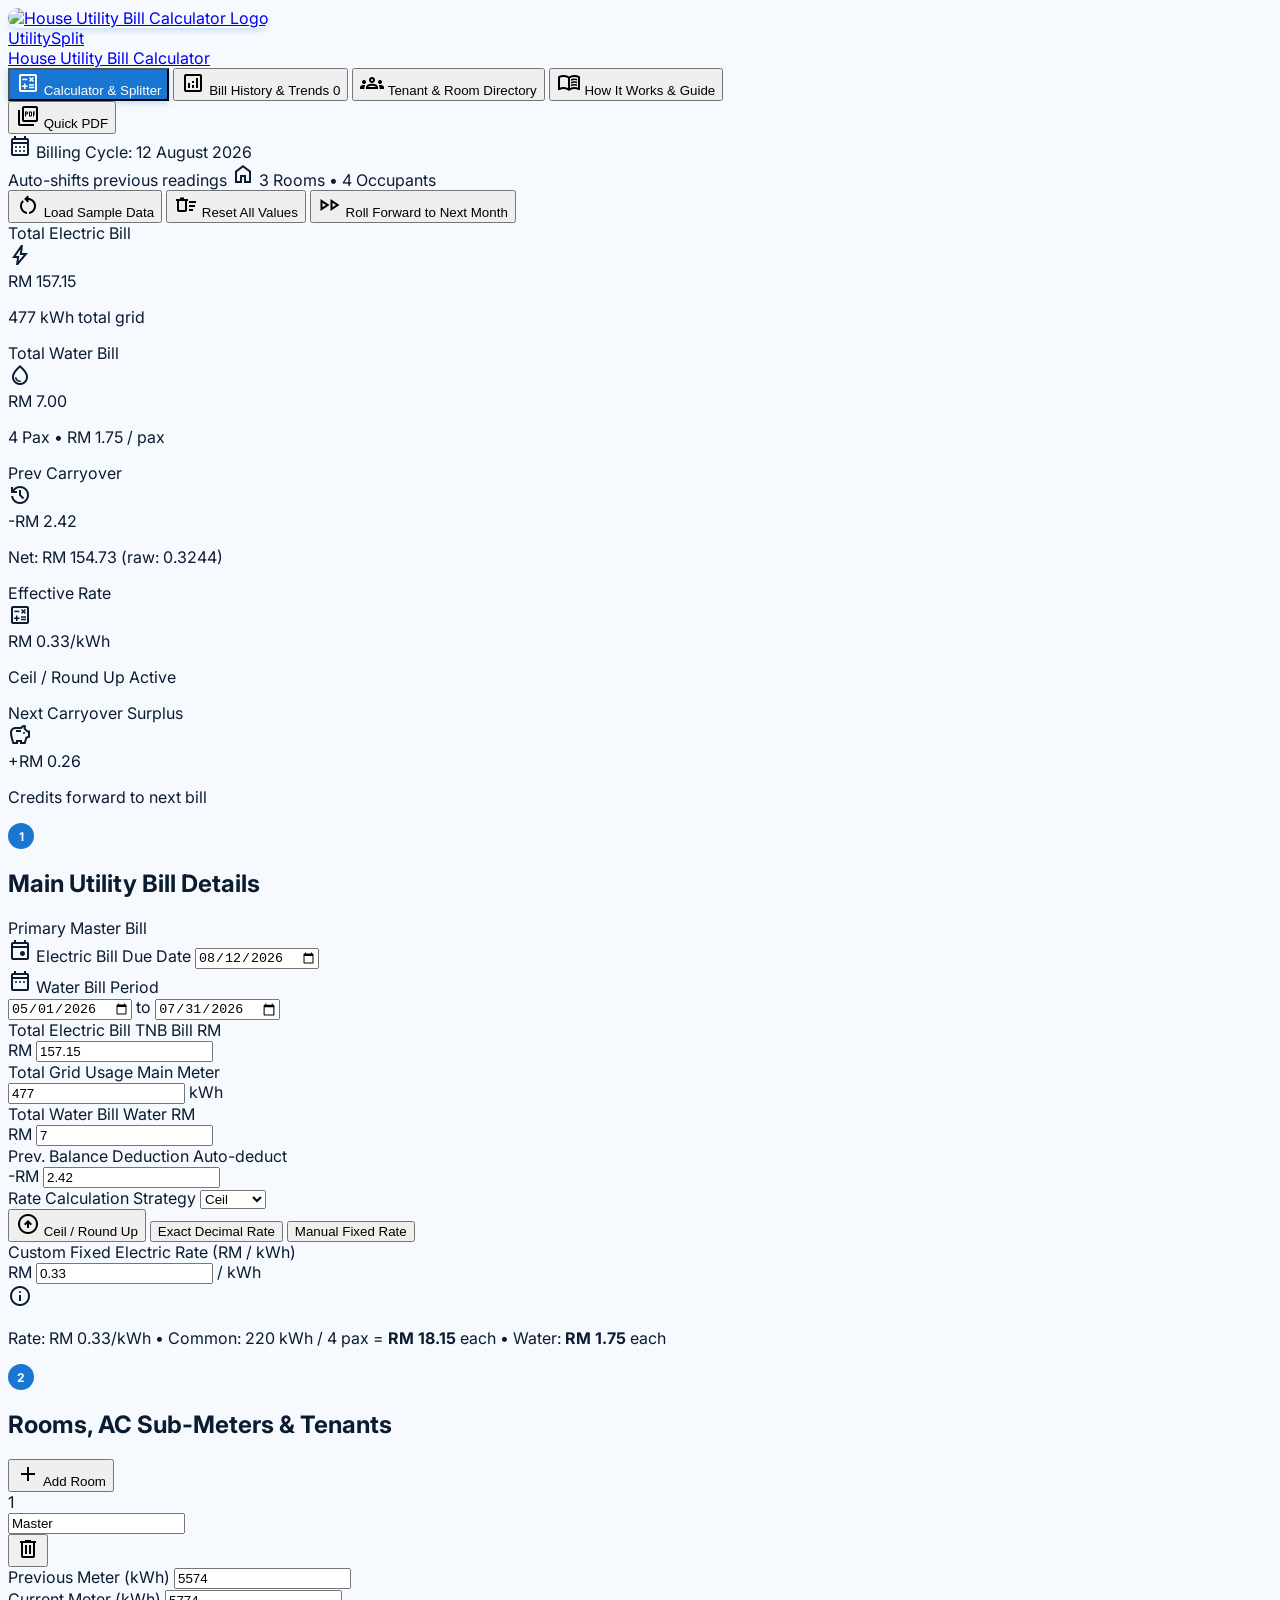
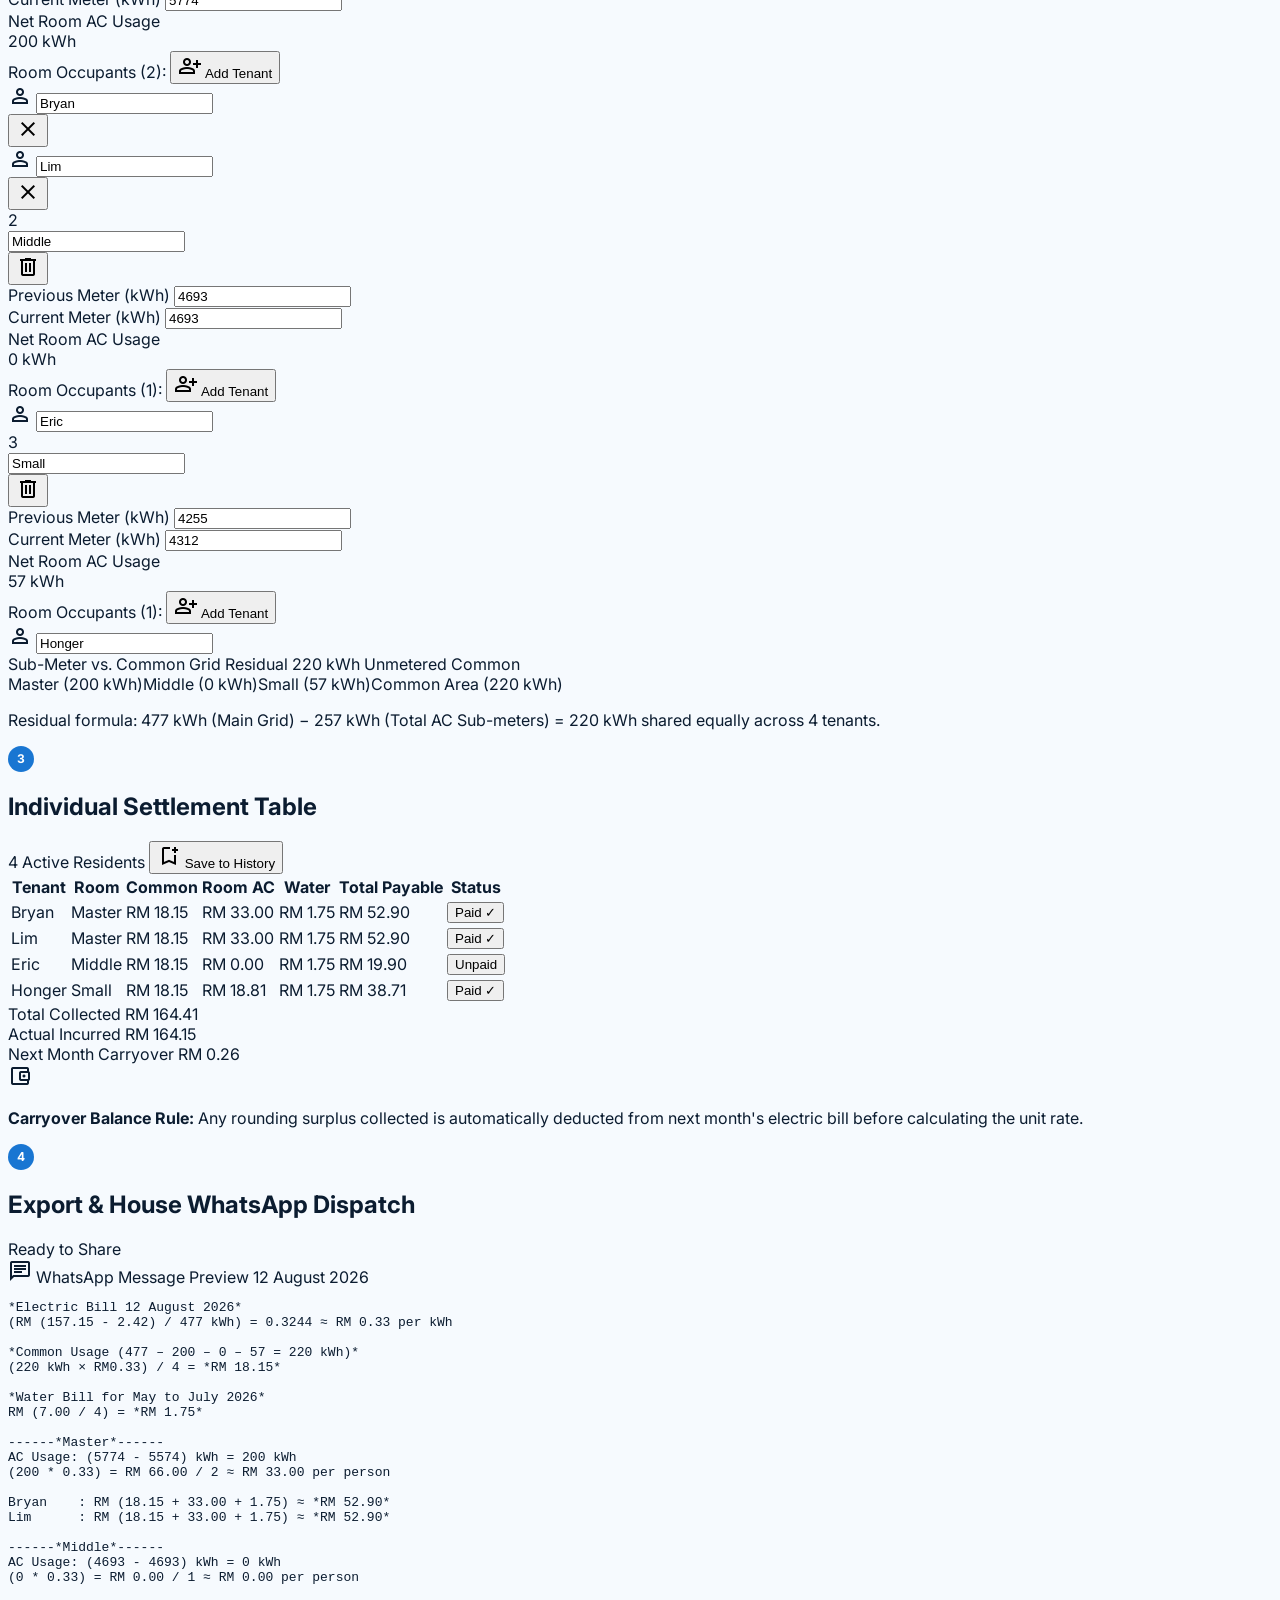
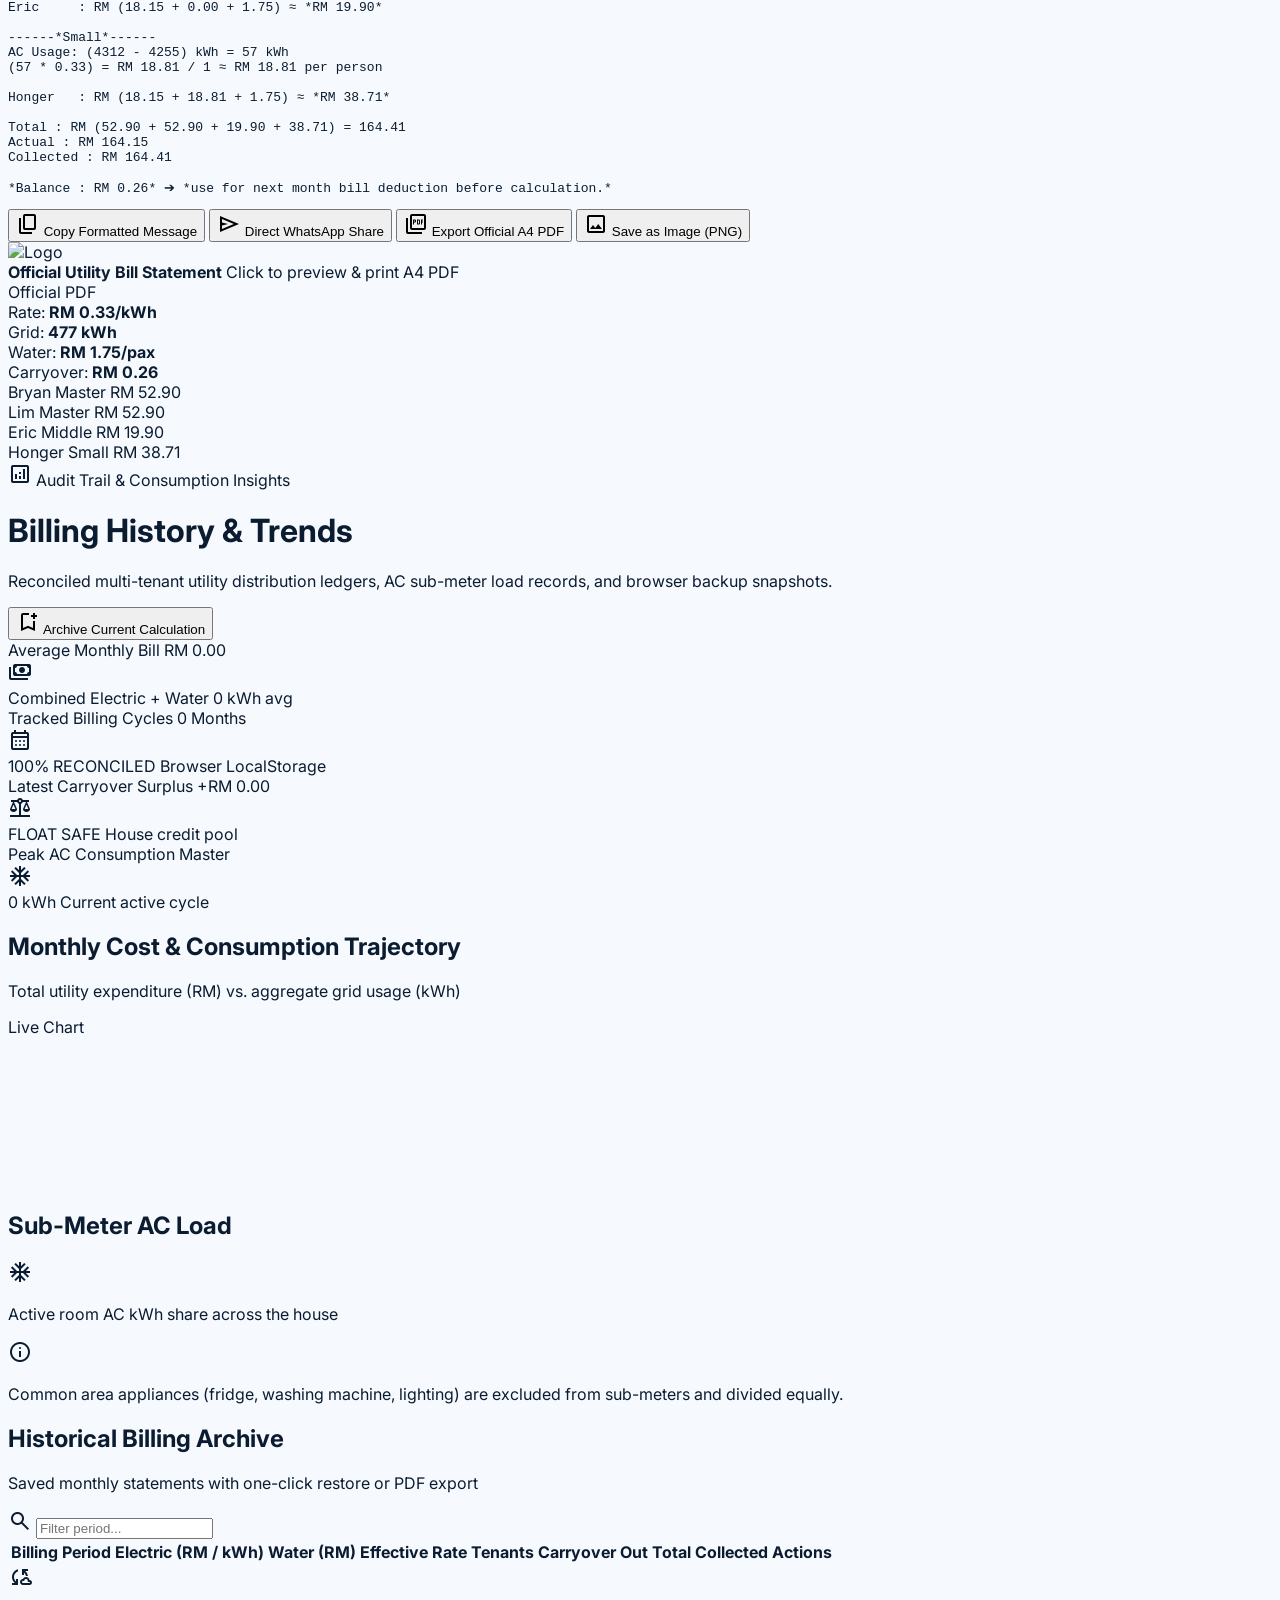
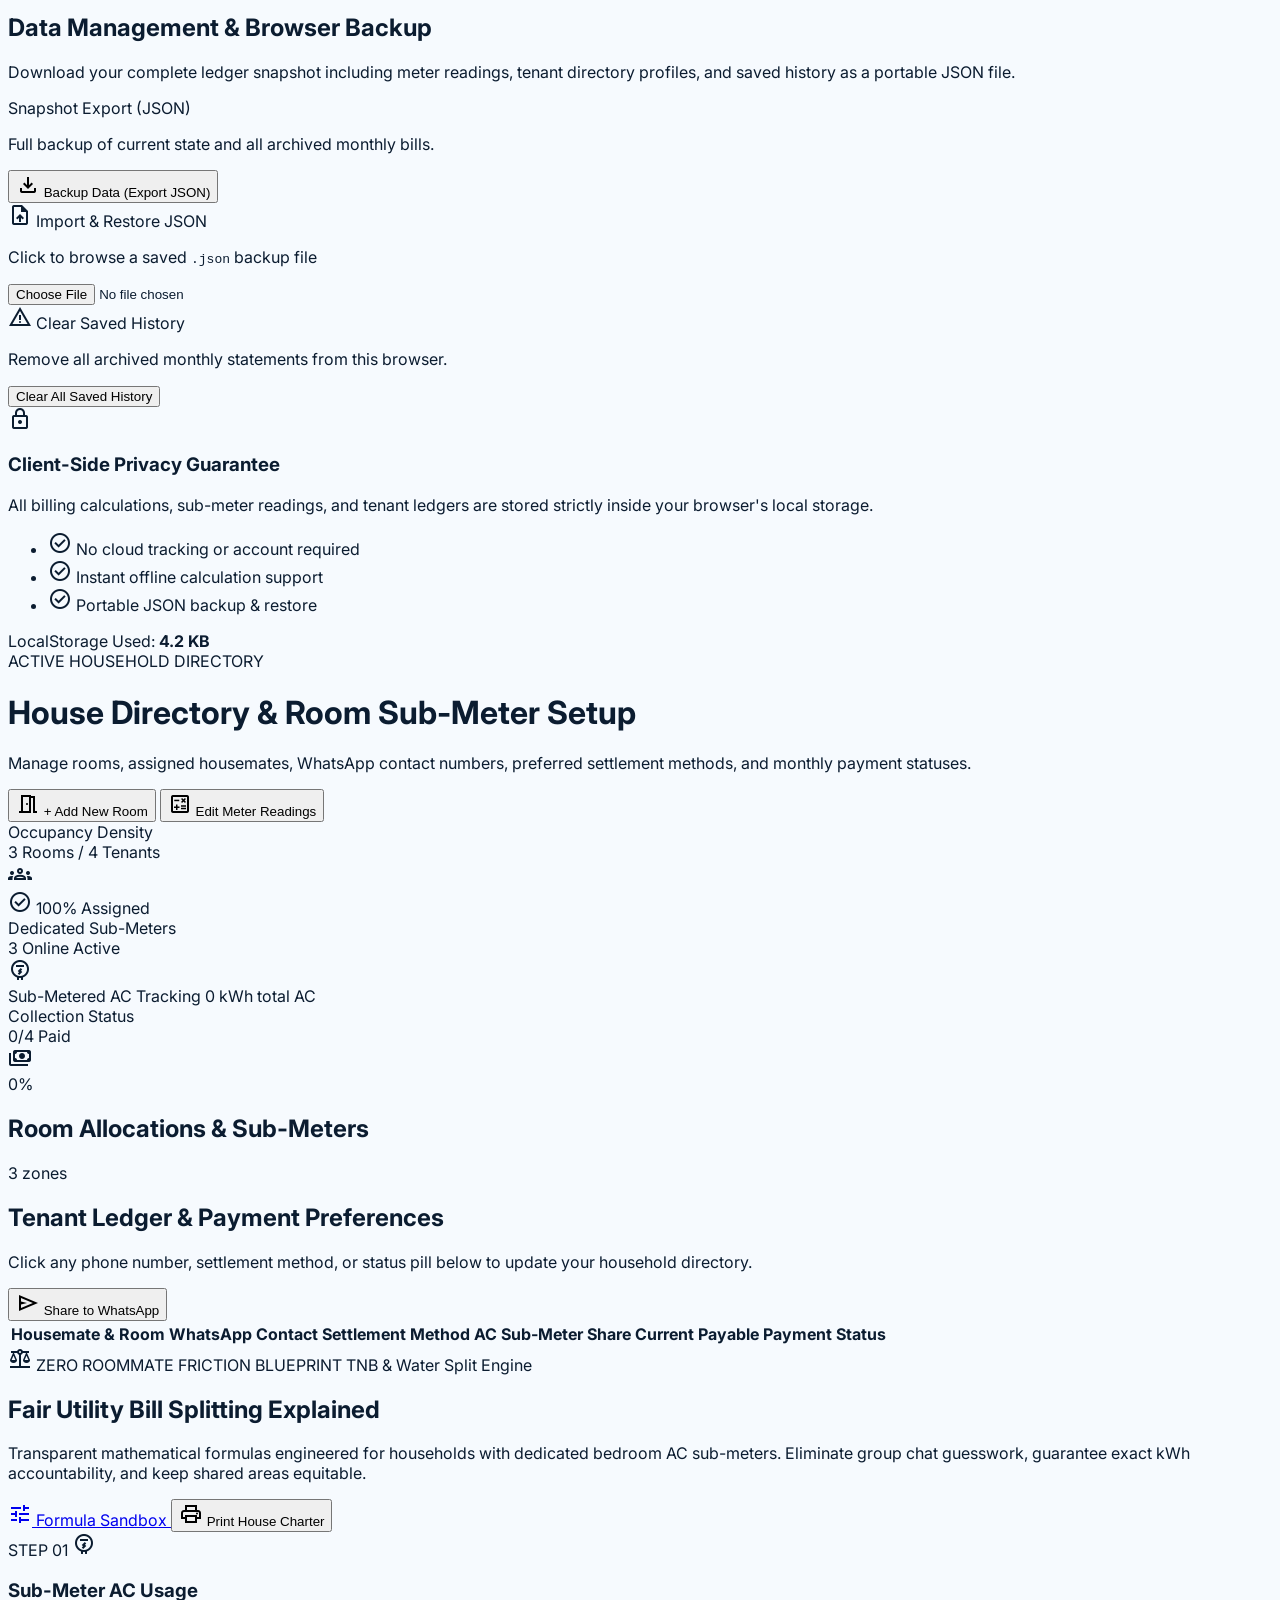
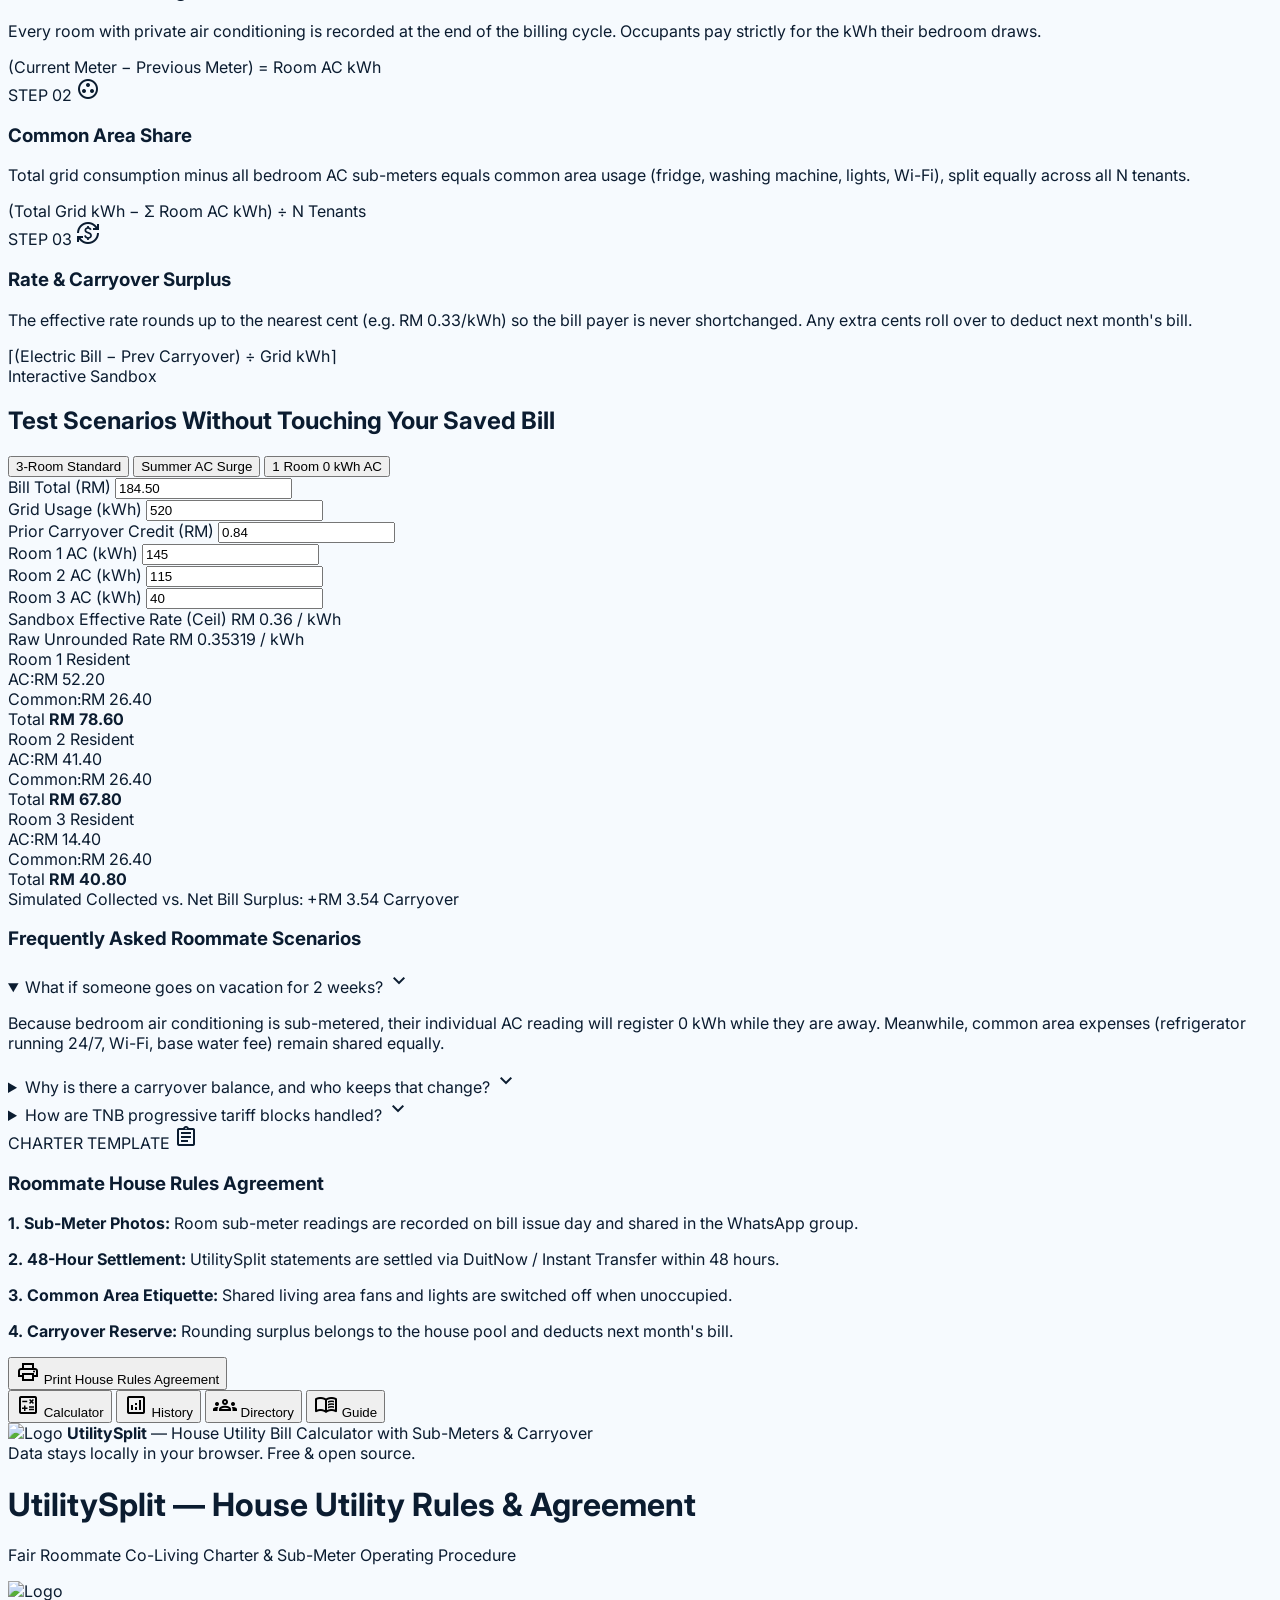
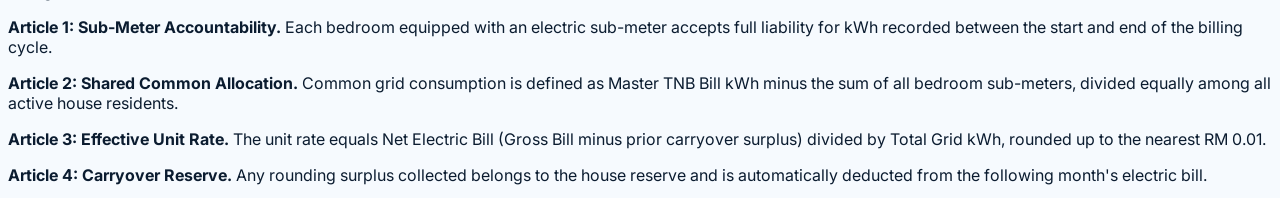
==== commit da3ef0e5: "updates" ====
--- a/public/index.html
+++ b/public/index.html
@@ -482,7 +482,7 @@
             <div class="grid grid-cols-1 sm:grid-cols-2 gap-2.5 mb-4">
               <button type="button" id="btnCopyReport" class="flex items-center justify-center gap-2 px-4 py-2.5 rounded-xl bg-primary text-white hover:bg-primary-dark font-semibold text-xs shadow-sm transition-all">
                 <span class="material-symbols-outlined text-[18px]">content_copy</span>
-                <span>Copy Formatted WhatsApp</span>
+                <span>Copy Formatted Message</span>
               </button>
               <button type="button" id="btnShareWa" class="flex items-center justify-center gap-2 px-4 py-2.5 rounded-xl bg-emerald-600 text-white hover:bg-emerald-700 font-semibold text-xs shadow-sm transition-all">
                 <span class="material-symbols-outlined text-[18px]">send</span>
@@ -647,7 +647,7 @@
           </div>
           <div class="mt-6 p-3 bg-surface-container-low rounded-xl border border-outline-variant flex items-start gap-2 text-xs text-on-surface-variant">
             <span class="material-symbols-outlined text-[18px] text-primary shrink-0">info</span>
-            <p>Common area appliances (fridge, washing machine, router, lighting) are excluded from sub-meters and divided equally.</p>
+            <p>Common area appliances (fridge, washing machine, lighting) are excluded from sub-meters and divided equally.</p>
           </div>
         </div>
       </div>
